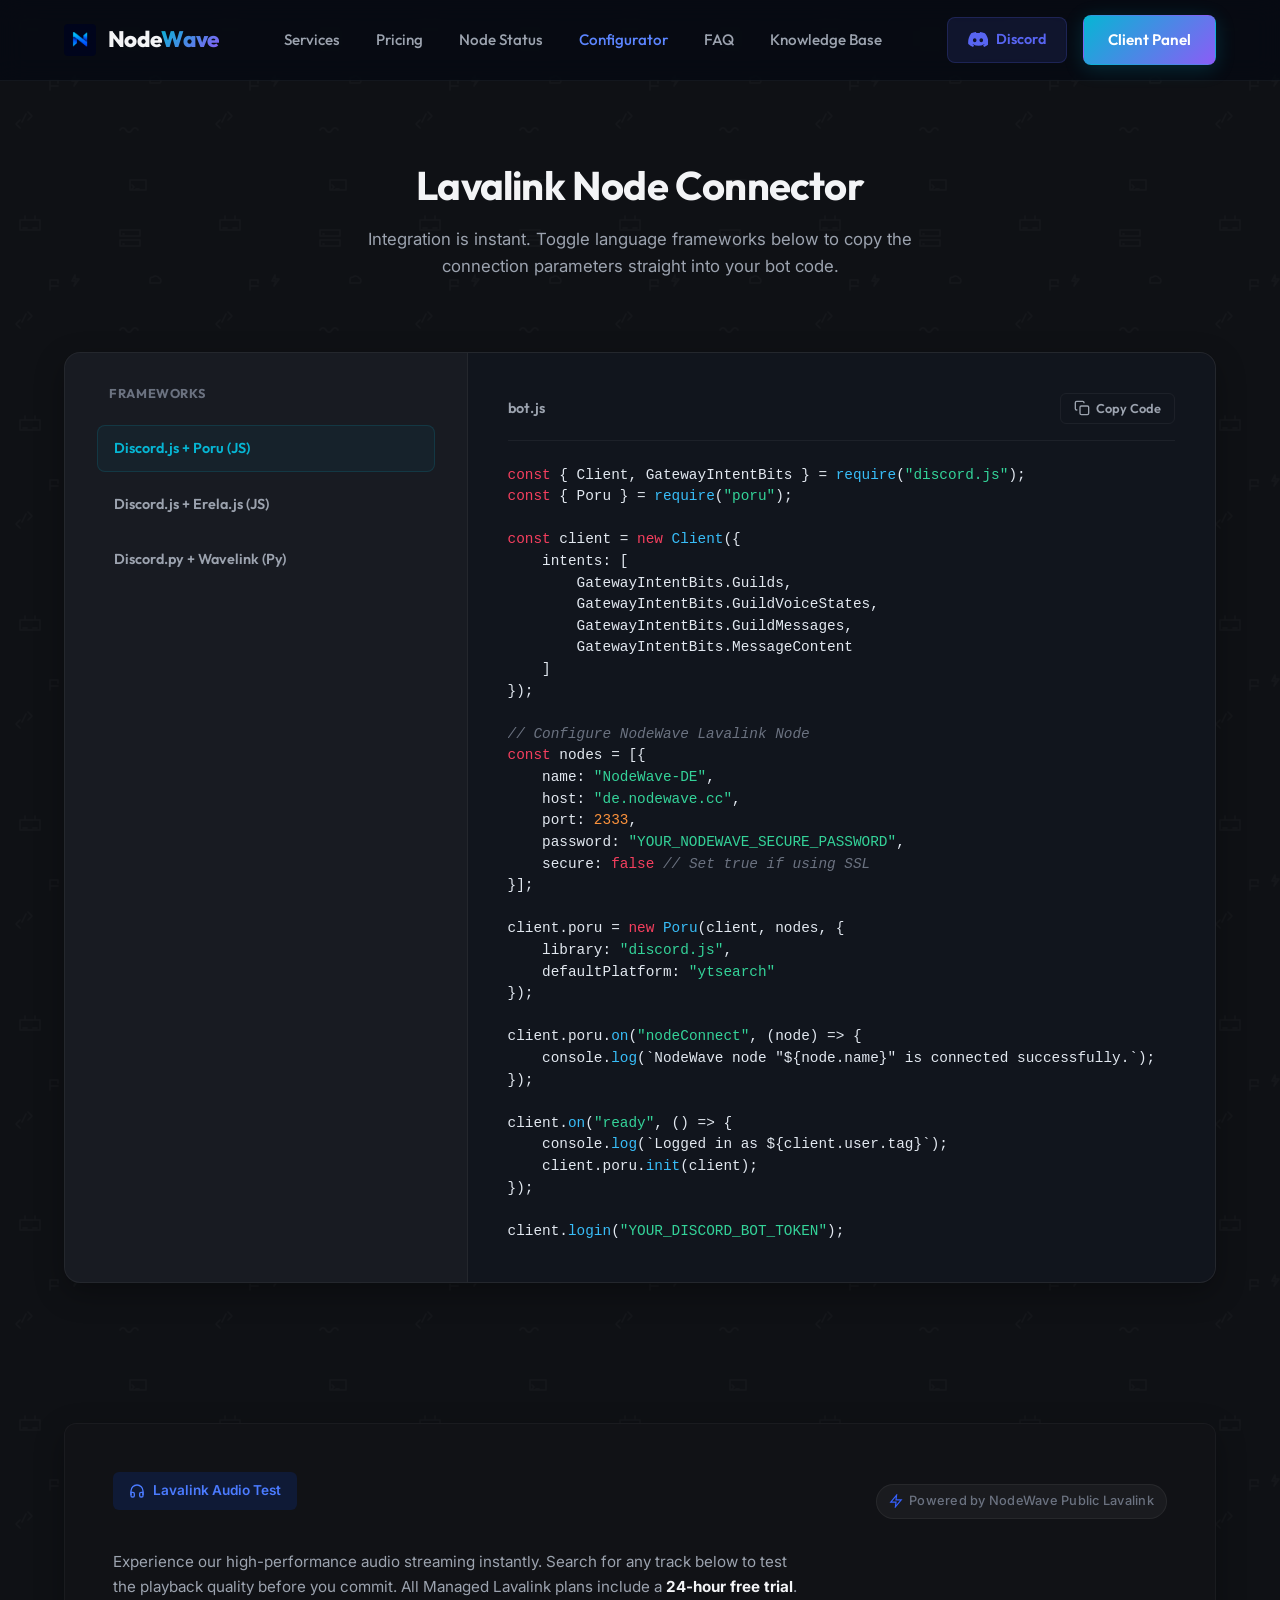
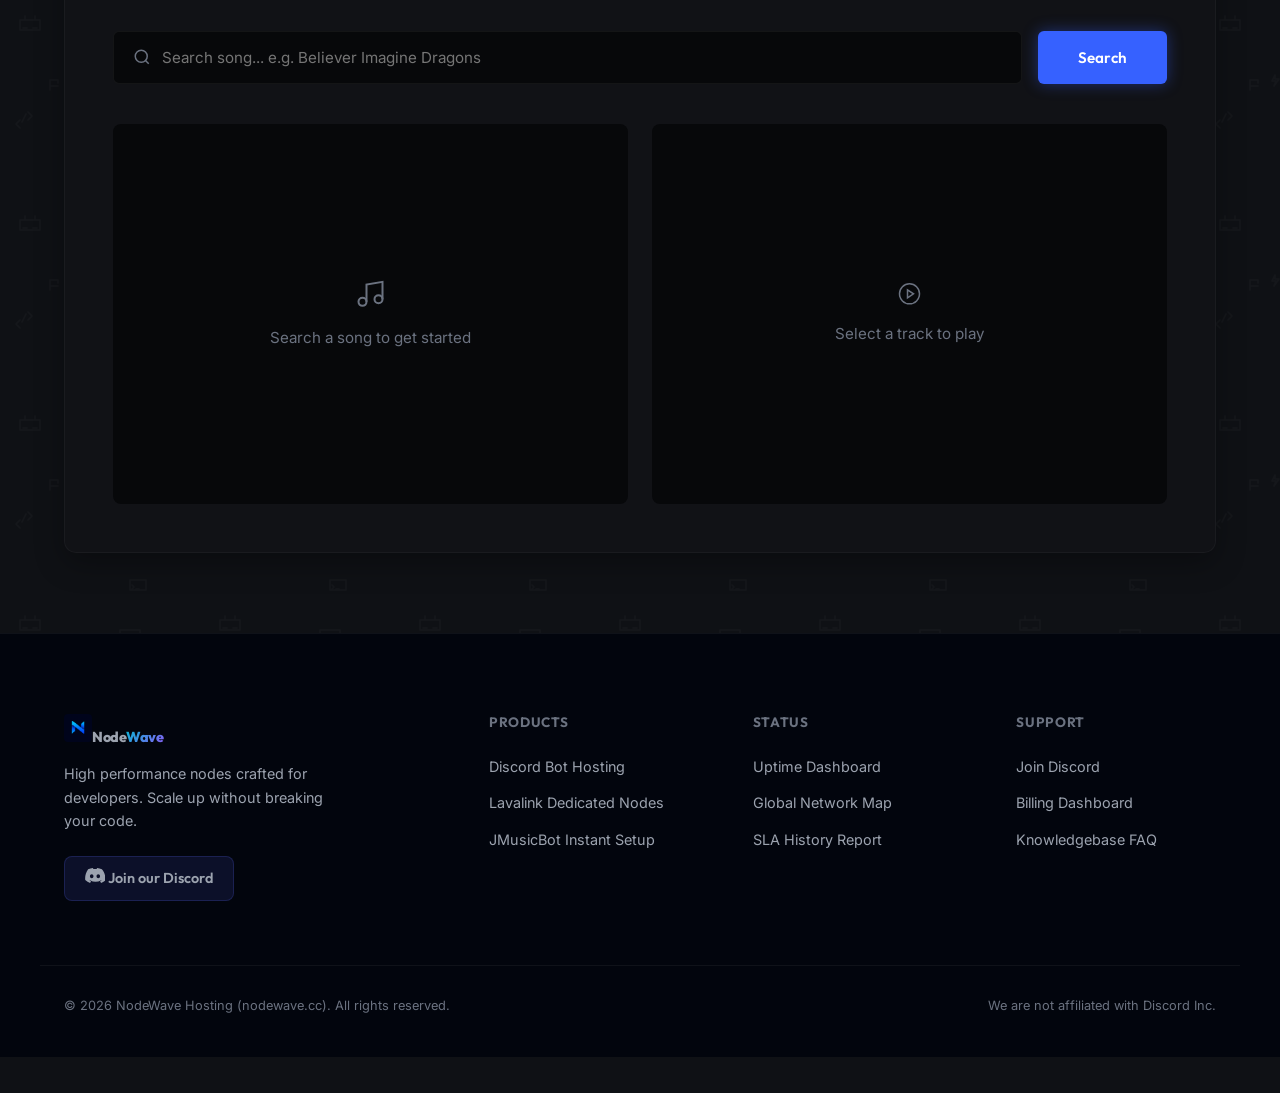
==== configurator/index.html @ 59fb309b "Convert NodeWave to multi-page layout with clean URLs and folder structure" ====
<!DOCTYPE html>
<html lang="en">
<head>
    <meta charset="UTF-8">
    <meta name="viewport" content="width=device-width, initial-scale=1.0">
    <title>Configurator | NodeWave – Discord Bot & Lavalink Hosting</title>
    <meta name="description" content="Generate instant configuration snippets for Discord.js, Erela.js, Poru, and Wavelink. Try the interactive Lavalink audio tester.">
    <link rel="preconnect" href="https://fonts.googleapis.com">
    <link rel="preconnect" href="https://fonts.gstatic.com" crossorigin>
    <link href="https://fonts.googleapis.com/css2?family=Inter:wght@300;400;500;600;700&family=Outfit:wght@400;500;600;700;800&display=swap" rel="stylesheet">
    <link rel="stylesheet" href="../style.css">
</head>
<body>
    <div class="glow-orb orb-1"></div>
    <div class="glow-orb orb-2"></div>
    <div class="glow-orb orb-3"></div>

    <header class="header">
        <div class="container nav-container">
            <a href="/" class="logo"><img src="../nodewavelogo.png" alt="NodeWave Logo" class="logo-img"><span>Node<span class="gradient-text">Wave</span></span></a>
            <nav class="nav-links">
                <a href="/services/" class="nav-link">Services</a>
                <a href="/pricing/" class="nav-link">Pricing</a>
                <a href="/status/" class="nav-link">Node Status</a>
                <a href="/configurator/" class="nav-link" style="color:#5c85ff">Configurator</a>
                <a href="/faq/" class="nav-link">FAQ</a>
                <a href="/knowledgebase/" class="nav-link">Knowledge Base</a>
            </nav>
            <div class="nav-actions">
                <a href="https://discord.gg/bothost" class="btn-discord-nav" target="_blank" rel="noopener">
                    <svg width="20" height="15" viewBox="0 0 127.14 96.36" fill="currentColor"><path d="M107.7,8.07A105.15,105.15,0,0,0,77.26,0a77.19,77.19,0,0,0-3.3,6.83A96.67,96.67,0,0,0,53.22,6.83,77.19,77.19,0,0,0,49.88,0,105.15,105.15,0,0,0,19.44,8.07C3.66,31.58-1.86,54.65,1,77.53A105.73,105.73,0,0,0,32,96.36a77.7,77.7,0,0,0,6.63-10.85,68.43,68.43,0,0,1-10.45-5c.88-.65,1.74-1.34,2.58-2a75.58,75.58,0,0,0,72.9,0c.84.71,1.7,1.4,2.58,2a68.32,68.32,0,0,1-10.45,5,78.37,78.37,0,0,0,6.63,10.85,105.5,105.5,0,0,0,31.1-18.77C129.76,48.45,123.75,25.66,107.7,8.07ZM42.45,65.69C36.18,65.69,31,60,31,53S36.18,40.36,42.45,40.36,53.83,46,53.83,53,48.72,65.69,42.45,65.69Zm42.24,0C78.41,65.69,73.24,60,73.24,53S78.41,40.36,84.69,40.36,96.07,46,96.07,53,91,65.69,84.69,65.69Z"/></svg>
                    <span>Discord</span>
                </a>
                <a href="https://discord.gg/bothost" class="btn btn-primary btn-nav-cta">Client Panel</a>
            </div>
            <button class="mobile-toggle" id="mobile-nav-toggle" aria-label="Toggle menu"><span></span><span></span><span></span></button>
        </div>
    </header>
    <div class="mobile-menu" id="mobile-menu-drawer">
        <a href="/services/" class="mobile-menu-link">Services</a>
        <a href="/pricing/" class="mobile-menu-link">Pricing</a>
        <a href="/status/" class="mobile-menu-link">Node Status</a>
        <a href="/configurator/" class="mobile-menu-link">Configurator</a>
        <a href="/faq/" class="mobile-menu-link">FAQ</a>
        <a href="/knowledgebase/" class="mobile-menu-link">Knowledge Base</a>
        <div class="mobile-menu-actions">
            <a href="https://discord.gg/bothost" class="btn-discord-nav" target="_blank" rel="noopener">Discord Support</a>
            <a href="https://discord.gg/bothost" class="btn btn-primary" style="text-align:center;display:block;margin-top:1rem;">Client Panel</a>
        </div>
    </div>

    <main>
        <!-- Interactive Code Configurator -->
        <section class="configurator-section" id="configurator" style="padding-top: 160px;">
            <div class="container">
                <div class="section-header">
                    <h1 class="section-title">Lavalink Node Connector</h1>
                    <p class="section-subtitle">Integration is instant. Toggle language frameworks below to copy the connection parameters straight into your bot code.</p>
                </div>

                <div class="configurator-wrapper glass-panel">
                    <div class="config-tabs-sidebar">
                        <h4>Frameworks</h4>
                        <button class="framework-btn active" data-lang="js-poru">
                            <span>Discord.js + Poru (JS)</span>
                        </button>
                        <button class="framework-btn" data-lang="js-erela">
                            <span>Discord.js + Erela.js (JS)</span>
                        </button>
                        <button class="framework-btn" data-lang="py-wavelink">
                            <span>Discord.py + Wavelink (Py)</span>
                        </button>
                    </div>

                    <div class="config-display-area">
                        <div class="code-header">
                            <span class="code-title" id="code-file-name">bot.js</span>
                            <button class="btn-copy-code" id="btn-copy-code">
                                <svg width="16" height="16" viewBox="0 0 24 24" fill="none" stroke="currentColor" stroke-width="2" id="copy-icon">
                                    <rect x="9" y="9" width="13" height="13" rx="2" ry="2"/>
                                    <path d="M5 15H4a2 2 0 0 1-2-2V4a2 2 0 0 1 2-2h9a2 2 0 0 1 2 2v1"/>
                                </svg>
                                <span id="copy-status-text">Copy Code</span>
                            </button>
                        </div>
                        <pre class="code-pre"><code id="code-block" class="language-javascript">// Connection code snippet will inject here</code></pre>
                    </div>
                </div>
            </div>
        </section>

        <!-- Lavalink Audio Test Section -->
        <section class="audio-test-section" id="audio-test" style="padding-top: 40px; padding-bottom: 80px;">
            <div class="container">
                <div class="audio-test-wrapper glass-panel">
                    <div class="audio-test-header">
                        <div class="audio-test-header-top">
                            <div class="test-badge">
                                <svg width="16" height="16" viewBox="0 0 24 24" fill="none" stroke="currentColor" stroke-width="2"><path d="M3 18v-6a9 9 0 0 1 18 0v6"></path><path d="M21 19a2 2 0 0 1-2 2h-1a2 2 0 0 1-2-2v-3a2 2 0 0 1 2-2h3zM3 19a2 2 0 0 0 2 2h1a2 2 0 0 0 2-2v-3a2 2 0 0 0-2-2H3z"></path></svg>
                                Lavalink Audio Test
                            </div>
                            <div class="powered-by-badge">
                                <svg width="14" height="14" viewBox="0 0 24 24" fill="none" stroke="currentColor" stroke-width="2"><polygon points="13 2 3 14 12 14 11 22 21 10 12 10 13 2"></polygon></svg>
                                Powered by NodeWave Public Lavalink
                            </div>
                        </div>
                        <p class="test-desc">Experience our high-performance audio streaming instantly. Search for any track below to test the playback quality before you commit. All Managed Lavalink plans include a <strong>24-hour free trial</strong>.</p>
                    </div>

                    <div class="test-search-row">
                        <div class="search-input-wrapper">
                            <svg width="18" height="18" viewBox="0 0 24 24" fill="none" stroke="currentColor" stroke-width="2"><circle cx="11" cy="11" r="8"></circle><line x1="21" y1="21" x2="16.65" y2="16.65"></line></svg>
                            <input type="text" id="audio-search-input" placeholder="Search song... e.g. Believer Imagine Dragons" autocomplete="off">
                        </div>
                        <button class="btn btn-primary btn-search-test" id="btn-audio-search">Search</button>
                    </div>

                    <div class="test-panels-grid">
                        <!-- Left Panel: Search Results -->
                        <div class="test-panel results-panel" id="audio-results-panel">
                            <div class="empty-state">
                                <svg width="32" height="32" viewBox="0 0 24 24" fill="none" stroke="currentColor" stroke-width="1.5"><path d="M9 18V5l12-2v13"></path><circle cx="6" cy="18" r="3"></circle><circle cx="18" cy="16" r="3"></circle></svg>
                                <p>Search a song to get started</p>
                            </div>
                        </div>

                        <!-- Right Panel: Player -->
                        <div class="test-panel player-panel" id="audio-player-panel">
                            <div class="empty-state">
                                <svg width="24" height="24" viewBox="0 0 24 24" fill="none" stroke="currentColor" stroke-width="1.5"><circle cx="12" cy="12" r="10"></circle><polygon points="10 8 16 12 10 16 10 8"></polygon></svg>
                                <p>Select a track to play</p>
                            </div>
                        </div>
                    </div>
                </div>
            </div>
        </section>
    </main>

    <footer class="footer-section">
        <div class="container footer-grid">
            <div class="footer-col brand-col">
                <a href="/" class="logo footer-logo"><img src="../nodewavelogo.png" alt="NodeWave Logo" class="logo-img" style="width:28px;height:28px;"><span>Node<span class="gradient-text">Wave</span></span></a>
                <p class="brand-moto">High performance nodes crafted for developers. Scale up without breaking your code.</p>
                <div class="social-row">
                    <a href="https://discord.gg/bothost" class="btn-discord-nav" target="_blank" rel="noopener">
                        <svg width="20" height="15" viewBox="0 0 127.14 96.36" fill="currentColor"><path d="M107.7,8.07A105.15,105.15,0,0,0,77.26,0a77.19,77.19,0,0,0-3.3,6.83A96.67,96.67,0,0,0,53.22,6.83,77.19,77.19,0,0,0,49.88,0,105.15,105.15,0,0,0,19.44,8.07C3.66,31.58-1.86,54.65,1,77.53A105.73,105.73,0,0,0,32,96.36a77.7,77.7,0,0,0,6.63-10.85,68.43,68.43,0,0,1-10.45-5c.88-.65,1.74-1.34,2.58-2a75.58,75.58,0,0,0,72.9,0c.84.71,1.7,1.4,2.58,2a68.32,68.32,0,0,1-10.45,5,78.37,78.37,0,0,0,6.63,10.85,105.5,105.5,0,0,0,31.1-18.77C129.76,48.45,123.75,25.66,107.7,8.07ZM42.45,65.69C36.18,65.69,31,60,31,53S36.18,40.36,42.45,40.36,53.83,46,53.83,53,48.72,65.69,42.45,65.69Zm42.24,0C78.41,65.69,73.24,60,73.24,53S78.41,40.36,84.69,40.36,96.07,46,96.07,53,91,65.69,84.69,65.69Z"/></svg>
                        <span>Join our Discord</span>
                    </a>
                </div>
            </div>
            <div class="footer-col"><h4>Products</h4><a href="/pricing/">Discord Bot Hosting</a><a href="/pricing/">Lavalink Dedicated Nodes</a><a href="/pricing/">JMusicBot Instant Setup</a></div>
            <div class="footer-col"><h4>Status</h4><a href="/status/">Uptime Dashboard</a><a href="/status/">Global Network Map</a><a href="/status/">SLA History Report</a></div>
            <div class="footer-col"><h4>Support</h4><a href="https://discord.gg/bothost">Join Discord</a><a href="https://discord.gg/bothost">Billing Dashboard</a><a href="/knowledgebase/">Knowledgebase FAQ</a></div>
        </div>
        <div class="footer-bottom container"><p>© 2026 NodeWave Hosting (nodewave.cc). All rights reserved.</p><p>We are not affiliated with Discord Inc.</p></div>
    </footer>
    <script src="../app.js"></script>
</body>
</html>
---- style.css ----
/* ==========================================================================
   NodeWave CSS Design System & Layout
   ========================================================================== */

/* 1. Global Reset & Variables */
:root {
    --bg-dark: #0f1115;
    --bg-surface: #181b22;
    --bg-surface-glass: #181b22;
    --border-color: rgba(255, 255, 255, 0.05);
    --border-color-glow: rgba(6, 182, 212, 0.15);
    
    --text-primary: #f3f4f6;
    --text-secondary: #9ca3af;
    --text-muted: #6b7280;

    --accent-cyan: #06b6d4;
    --accent-cyan-rgb: 6, 182, 212;
    --accent-purple: #8b5cf6;
    --accent-purple-rgb: 139, 92, 246;
    --accent-teal: #14b8a6;
    --accent-green: #10b981;

    --font-heading: 'Outfit', 'Inter', sans-serif;
    --font-body: 'Inter', sans-serif;

    --transition-fast: 0.2s ease;
    --transition-normal: 0.3s cubic-bezier(0.4, 0, 0.2, 1);
    
    --container-width: 1200px;
}

* {
    margin: 0;
    padding: 0;
    box-sizing: border-box;
}

html {
    scroll-behavior: smooth;
    background-color: var(--bg-dark);
    color: var(--text-primary);
    font-family: var(--font-body);
    font-size: 16px;
    -webkit-font-smoothing: antialiased;
}

body {
    overflow-x: hidden;
    position: relative;
    min-height: 100vh;
    line-height: 1.6;
    background-color: var(--bg-dark);
    background-image: url("data:image/svg+xml,%3Csvg%20width='200'%20height='200'%20viewBox='0%200%20200%20200'%20xmlns='http://www.w3.org/2000/svg'%3E%3Cg%20fill='none'%20stroke='rgba(255,255,255,0.025)'%20stroke-width='1.5'%20stroke-linecap='round'%20stroke-linejoin='round'%3E%3Cpath%20d='M20%2020h20v10H20zm5-4v4m10-4v4m-12%208h4m6%200h4'/%3E%3Cpath%20d='M120%2030h20v6h-20zm0%2010h20v6h-20zm3-6h1m-1%2010h1'/%3E%3Cpath%20d='M20%20120l-4%204%204%204m8-8l4-4-4-4m-2%202l-4%208'/%3E%3Cpath%20d='M120%20130c2-3%204-3%206%200s4%203%206%200%204-3%206%200'/%3E%3Cpath%20d='M75%2075l-3%206h4l-2%205%205-7h-4zm75%205a3%203%200%200%201%203-3%204%204%200%200%201%206%201%203%203%200%200%201%201%205h-10zm-100%2010v-10h8v3m-8%203h8'/%3E%3Cpath%20d='M130%20180h16v10h-16zm2%205l2%202-2%202m4%200h3'/%3E%3C/g%3E%3C/svg%3E");
    background-repeat: repeat;
}

/* 2. Layout & Container */
.container {
    width: 100%;
    max-width: var(--container-width);
    margin: 0 auto;
    padding: 0 1.5rem;
}

/* Background Glow Orbs */
.glow-orb {
    display: none;
}

/* Custom Scrollbar */
::-webkit-scrollbar {
    width: 10px;
}
::-webkit-scrollbar-track {
    background: var(--bg-dark);
}
::-webkit-scrollbar-thumb {
    background: #1f2937;
    border-radius: 5px;
    border: 2px solid var(--bg-dark);
}
::-webkit-scrollbar-thumb:hover {
    background: #374151;
}

/* 3. Typography Helpers */
h1, h2, h3, h4 {
    font-family: var(--font-heading);
    font-weight: 700;
    letter-spacing: -0.02em;
    line-height: 1.25;
}

.gradient-text {
    background: linear-gradient(135deg, var(--accent-cyan) 0%, var(--accent-purple) 100%);
    -webkit-background-clip: text;
    -webkit-text-fill-color: transparent;
    background-clip: text;
}

/* 4. Common Components (Buttons, Panels) */
.btn {
    display: inline-flex;
    align-items: center;
    justify-content: center;
    gap: 0.5rem;
    font-family: var(--font-heading);
    font-weight: 600;
    padding: 0.75rem 1.5rem;
    border-radius: 8px;
    cursor: pointer;
    transition: var(--transition-normal);
    text-decoration: none;
    font-size: 0.95rem;
    border: 1px solid transparent;
}

.btn-primary {
    background: linear-gradient(135deg, var(--accent-cyan) 0%, var(--accent-purple) 100%);
    color: #fff;
    box-shadow: 0 4px 20px rgba(6, 182, 212, 0.2);
}
.btn-primary:hover {
    transform: translateY(-2px);
    box-shadow: 0 6px 24px rgba(6, 182, 212, 0.4);
}
.btn-primary:active {
    transform: translateY(0);
}

.btn-secondary {
    background: rgba(255, 255, 255, 0.04);
    color: var(--text-primary);
    border-color: var(--border-color);
}
.btn-secondary:hover {
    background: rgba(255, 255, 255, 0.08);
    border-color: rgba(255, 255, 255, 0.15);
    transform: translateY(-2px);
}

.btn-large {
    padding: 1rem 2rem;
    font-size: 1.05rem;
}

.btn-full {
    width: 100%;
}

.btn-discord-nav {
    display: inline-flex;
    align-items: center;
    gap: 0.5rem;
    padding: 0.65rem 1.25rem;
    border-radius: 8px;
    background: rgba(88, 101, 242, 0.12);
    color: #5865F2;
    border: 1px solid rgba(88, 101, 242, 0.2);
    font-family: var(--font-heading);
    font-weight: 600;
    text-decoration: none;
    font-size: 0.9rem;
    transition: var(--transition-normal);
}
.btn-discord-nav:hover {
    background: #5865F2;
    color: #fff;
    transform: translateY(-2px);
}

.glass-panel {
    background: var(--bg-surface-glass);
    backdrop-filter: blur(12px);
    -webkit-backdrop-filter: blur(12px);
    border: 1px solid var(--border-color);
    border-radius: 16px;
    box-shadow: 0 10px 30px rgba(0, 0, 0, 0.3);
}

/* Animations */
@keyframes ping {
    75%, 100% {
        transform: scale(2);
        opacity: 0;
    }
}
.animate-ping {
    animation: ping 1.5s cubic-bezier(0, 0, 0.2, 1) infinite;
}

@keyframes pulse {
    0%, 100% {
        opacity: 1;
    }
    50% {
        opacity: .4;
    }
}
.animate-pulse {
    animation: pulse 2s cubic-bezier(0.4, 0, 0.6, 1) infinite;
}

/* 5. Header / Navigation */
.header {
    position: fixed;
    top: 0;
    left: 0;
    right: 0;
    z-index: 100;
    background: rgba(3, 7, 18, 0.6);
    backdrop-filter: blur(12px);
    -webkit-backdrop-filter: blur(12px);
    border-bottom: 1px solid var(--border-color);
    transition: var(--transition-fast);
}

.nav-container {
    display: flex;
    align-items: center;
    justify-content: space-between;
    height: 80px;
}

.logo {
    display: flex;
    align-items: center;
    gap: 0.75rem;
    font-family: var(--font-heading);
    font-weight: 800;
    font-size: 1.4rem;
    color: var(--text-primary);
    text-decoration: none;
    letter-spacing: -0.03em;
}
.logo-img {
    width: 32px;
    height: 32px;
    object-fit: contain;
    border-radius: 4px;
}

.nav-links {
    display: flex;
    align-items: center;
    gap: 2.25rem;
}

.nav-link {
    font-family: var(--font-heading);
    font-weight: 500;
    font-size: 0.95rem;
    color: var(--text-secondary);
    text-decoration: none;
    position: relative;
    padding: 0.5rem 0;
    transition: var(--transition-fast);
}
.nav-link:hover {
    color: var(--text-primary);
}
.nav-link::after {
    content: '';
    position: absolute;
    bottom: 0;
    left: 0;
    width: 100%;
    height: 2px;
    background: linear-gradient(90deg, var(--accent-cyan), var(--accent-purple));
    transform: scaleX(0);
    transform-origin: right;
    transition: transform 0.3s ease;
}
.nav-link:hover::after {
    transform: scaleX(1);
    transform-origin: left;
}

.nav-actions {
    display: flex;
    align-items: center;
    gap: 1rem;
}

.mobile-toggle {
    display: none;
    flex-direction: column;
    gap: 6px;
    border: none;
    background: transparent;
    cursor: pointer;
    padding: 0.25rem;
}
.mobile-toggle span {
    display: block;
    width: 24px;
    height: 2px;
    background-color: var(--text-primary);
    transition: var(--transition-fast);
}

/* Mobile menu drawer */
.mobile-menu {
    display: flex;
    position: fixed;
    top: 72px;
    left: 0;
    right: 0;
    background: #0d0f14;
    border-bottom: 1px solid rgba(255,255,255,0.06);
    padding: 2rem 1.5rem;
    z-index: 90;
    flex-direction: column;
    gap: 1.25rem;
    transform: translateY(-110%);
    opacity: 0;
    visibility: hidden;
    transition: transform 0.35s cubic-bezier(0.4,0,0.2,1), opacity 0.3s ease, visibility 0.3s ease;
    box-shadow: 0 10px 40px rgba(0,0,0,0.5);
}
.mobile-menu.active {
    transform: translateY(0);
    opacity: 1;
    visibility: visible;
}
.mobile-menu-link {
    font-family: var(--font-heading);
    font-size: 1.2rem;
    font-weight: 600;
    color: var(--text-secondary);
    text-decoration: none;
    padding-bottom: 0.5rem;
    border-bottom: 1px solid rgba(255,255,255,0.03);
}
.mobile-menu-link:hover {
    color: var(--text-primary);
}

/* 6. Hero Section */
.hero-section {
    padding: 180px 0 100px;
    position: relative;
    overflow: hidden;
}

.hero-video-bg {
    position: absolute;
    top: 0;
    left: 0;
    width: 100%;
    height: 100%;
    overflow: hidden;
    z-index: 0;
    pointer-events: none;
}

.hero-video-bg video {
    width: 100%;
    height: 100%;
    object-fit: cover;
    opacity: 0.15; /* Sleek and subtle visibility */
}

.hero-video-bg::after {
    content: '';
    position: absolute;
    top: 0;
    left: 0;
    width: 100%;
    height: 100%;
    background: linear-gradient(180deg, rgba(15, 17, 21, 0.4) 0%, var(--bg-dark) 100%);
    z-index: 1;
}

.hero-container {
    display: grid;
    grid-template-columns: 1.1fr 0.9fr;
    align-items: center;
    gap: 4rem;
    position: relative;
    z-index: 2;
}

.badge-new-release {
    display: inline-flex;
    align-items: center;
    gap: 0.65rem;
    background: rgba(6, 182, 212, 0.08);
    border: 1px solid var(--border-color-glow);
    padding: 0.5rem 1rem;
    border-radius: 9999px;
    font-size: 0.85rem;
    font-weight: 600;
    color: var(--accent-cyan);
    margin-bottom: 1.5rem;
    font-family: var(--font-heading);
}
.badge-dot {
    width: 8px;
    height: 8px;
    background-color: var(--accent-cyan);
    border-radius: 50%;
}

.hero-title {
    font-size: 3.5rem;
    line-height: 1.15;
    margin-bottom: 1.5rem;
}

.hero-subtitle {
    font-size: 1.15rem;
    color: var(--text-secondary);
    margin-bottom: 2.5rem;
    max-width: 520px;
}

.hero-actions {
    display: flex;
    align-items: center;
    gap: 1.25rem;
    margin-bottom: 3.5rem;
}

.green-indicator {
    width: 10px;
    height: 10px;
    background-color: var(--accent-green);
    border-radius: 50%;
    box-shadow: 0 0 8px var(--accent-green);
}

.hero-stats {
    display: flex;
    gap: 3rem;
    border-top: 1px solid var(--border-color);
    padding-top: 2rem;
}
.hero-stat-item h3 {
    font-size: 1.8rem;
    color: var(--text-primary);
}
.hero-stat-item p {
    font-size: 0.85rem;
    color: var(--text-muted);
    text-transform: uppercase;
    letter-spacing: 0.05em;
    margin-top: 0.25rem;
}

/* Hero Visual Graphics */
.hero-visual {
    position: relative;
    display: flex;
    justify-content: center;
    align-items: center;
}

.visual-card-wrapper {
    position: relative;
    width: 100%;
    max-width: 440px;
    height: 380px;
}

.floating-card {
    position: absolute;
    background: rgba(15, 23, 42, 0.45);
    backdrop-filter: blur(16px);
    -webkit-backdrop-filter: blur(16px);
    border: 1px solid rgba(255, 255, 255, 0.07);
    border-radius: 16px;
    padding: 1.5rem;
    box-shadow: 0 20px 40px rgba(0,0,0,0.5);
    transition: transform 0.5s ease;
}

/* Lavalink Status Card */
.node-card {
    top: 10%;
    left: 0;
    width: 340px;
    z-index: 2;
    border-top: 2px solid var(--accent-purple);
}
.card-header-status {
    display: flex;
    justify-content: space-between;
    align-items: center;
    margin-bottom: 1.5rem;
}
.status-badge {
    font-size: 0.75rem;
    font-weight: 700;
    padding: 0.25rem 0.6rem;
    border-radius: 4px;
}
.status-badge.live {
    background: rgba(139, 92, 246, 0.15);
    color: #c084fc;
}
.latency-pill {
    font-size: 0.75rem;
    font-weight: 600;
    background: rgba(6, 182, 212, 0.1);
    color: var(--accent-cyan);
    padding: 0.25rem 0.5rem;
    border-radius: 99px;
}

/* Wave Bar Animations */
.audio-waves {
    display: flex;
    align-items: flex-end;
    gap: 6px;
    height: 60px;
    margin-bottom: 1.5rem;
}
.wave-bar {
    flex: 1;
    background: linear-gradient(0deg, var(--accent-cyan), var(--accent-purple));
    border-radius: 3px;
    height: 10%;
    animation: wave-motion 1.2s ease-in-out infinite alternate;
}
.wave-bar.bar-1 { animation-delay: 0.1s; }
.wave-bar.bar-2 { animation-delay: 0.4s; }
.wave-bar.bar-3 { animation-delay: 0.2s; }
.wave-bar.bar-4 { animation-delay: 0.6s; }
.wave-bar.bar-5 { animation-delay: 0.3s; }
.wave-bar.bar-6 { animation-delay: 0.5s; }
.wave-bar.bar-7 { animation-delay: 0.15s; }
.wave-bar.bar-8 { animation-delay: 0.45s; }

@keyframes wave-motion {
    0% { height: 15%; }
    100% { height: 95%; }
}

.node-meta {
    display: flex;
    flex-direction: column;
    gap: 0.25rem;
}
.node-title {
    font-size: 0.85rem;
    font-weight: 600;
    color: var(--text-primary);
}
.node-track-name {
    font-size: 0.75rem;
    color: var(--text-secondary);
}

/* Bot Spec Card */
.bot-card {
    bottom: 5%;
    right: 0;
    width: 280px;
    z-index: 3;
    border-top: 2px solid var(--accent-cyan);
}
.bot-header {
    display: flex;
    align-items: center;
    gap: 1rem;
    margin-bottom: 1.25rem;
}
.bot-avatar-mock {
    width: 42px;
    height: 42px;
    background: linear-gradient(135deg, #1e293b, #0f172a);
    border-radius: 50%;
    position: relative;
    border: 1px solid var(--border-color);
}
.avatar-eye {
    position: absolute;
    top: 18px;
    width: 5px;
    height: 5px;
    background-color: var(--accent-cyan);
    border-radius: 50%;
}
.avatar-eye.left { left: 13px; }
.avatar-eye.right { right: 13px; }
.online-indicator {
    position: absolute;
    bottom: 0;
    right: 0;
    width: 12px;
    height: 12px;
    background-color: var(--accent-green);
    border-radius: 50%;
    border: 2px solid #0f172a;
}
.bot-details h4 {
    font-size: 0.95rem;
    font-weight: 700;
}
.bot-details p {
    font-size: 0.75rem;
    color: var(--text-muted);
}
.bot-spec-grid {
    display: grid;
    grid-template-columns: 1fr 1fr;
    gap: 1rem;
    border-top: 1px solid var(--border-color);
    padding-top: 1rem;
}
.spec-item {
    display: flex;
    flex-direction: column;
}
.spec-item span {
    font-size: 0.75rem;
    color: var(--text-muted);
}
.spec-item strong {
    font-size: 0.9rem;
    color: var(--text-primary);
    margin-top: 0.15rem;
}

/* Hover rotation effects */
.visual-card-wrapper:hover .node-card {
    transform: translateY(-5px) rotate(-1deg);
}
.visual-card-wrapper:hover .bot-card {
    transform: translateY(-8px) rotate(1deg);
}

.mesh-grid-bg {
    display: none;
}

/* 7. Services Section */
.services-section {
    padding: 100px 0;
    position: relative;
}

.section-header {
    text-align: center;
    max-width: 600px;
    margin: 0 auto 4.5rem;
}
.section-title {
    font-size: 2.5rem;
    margin-bottom: 1rem;
}
.section-subtitle {
    color: var(--text-secondary);
    font-size: 1.05rem;
}

.services-grid {
    display: grid;
    grid-template-columns: 1fr 1fr;
    gap: 2.5rem;
}

.service-card {
    background: var(--bg-surface);
    border: 1px solid var(--border-color);
    border-radius: 20px;
    padding: 3rem;
    transition: var(--transition-normal);
    position: relative;
    overflow: hidden;
}
.service-card:hover {
    transform: translateY(-6px);
    border-color: rgba(255,255,255,0.15);
    box-shadow: 0 20px 40px rgba(0,0,0,0.3);
}

/* Hover light effect at top of cards */
.service-card::before {
    content: '';
    position: absolute;
    top: 0;
    left: 0;
    width: 100%;
    height: 4px;
    opacity: 0;
    transition: var(--transition-normal);
}
.service-card#card-bot-hosting:hover::before {
    background: var(--accent-cyan);
    opacity: 1;
}
.service-card#card-lavalink-hosting:hover::before {
    background: var(--accent-purple);
    opacity: 1;
}

.service-icon-box {
    display: inline-flex;
    align-items: center;
    justify-content: center;
    width: 54px;
    height: 54px;
    border-radius: 12px;
    margin-bottom: 2rem;
}
.service-icon-box.cyan-glow {
    background: rgba(6, 182, 212, 0.08);
    color: var(--accent-cyan);
    border: 1px solid rgba(6, 182, 212, 0.2);
}
.service-icon-box.purple-glow {
    background: rgba(139, 92, 246, 0.08);
    color: var(--accent-purple);
    border: 1px solid rgba(139, 92, 246, 0.2);
}

.service-card h3 {
    font-size: 1.6rem;
    margin-bottom: 1rem;
}
.service-desc {
    color: var(--text-secondary);
    margin-bottom: 2rem;
    font-size: 1rem;
}

.service-list {
    list-style: none;
    display: flex;
    flex-direction: column;
    gap: 1rem;
}
.service-list li {
    display: flex;
    align-items: center;
    gap: 0.75rem;
    font-size: 0.95rem;
}
.list-check {
    width: 18px;
    height: 18px;
    color: var(--accent-teal);
    flex-shrink: 0;
}

/* 8. Pricing Section & Interactive Calculator */
.pricing-section {
    padding: 100px 0;
    background: linear-gradient(180deg, transparent, rgba(6, 182, 212, 0.02) 50%, transparent 100%);
}

.pricing-wrapper {
    max-width: 1000px;
    margin: 0 auto;
}

.pricing-tabs {
    display: flex;
    justify-content: center;
    gap: 1rem;
    margin-bottom: 3rem;
}

.tab-btn {
    display: flex;
    align-items: center;
    gap: 0.65rem;
    background: rgba(255,255,255,0.03);
    border: 1px solid var(--border-color);
    padding: 0.85rem 1.75rem;
    border-radius: 12px;
    color: var(--text-secondary);
    font-family: var(--font-heading);
    font-weight: 600;
    cursor: pointer;
    font-size: 0.95rem;
    transition: var(--transition-normal);
}
.tab-btn:hover {
    color: var(--text-primary);
    background: rgba(255,255,255,0.06);
}
.tab-btn.active {
    background: var(--bg-surface);
    color: var(--accent-cyan);
    border-color: var(--accent-cyan);
    box-shadow: 0 0 15px rgba(6, 182, 212, 0.15);
}

.pricing-card-main {
    display: grid;
    grid-template-columns: 1.3fr 0.7fr;
    overflow: hidden;
}

.pricing-calc-info {
    padding: 3.5rem;
}

.calc-label-row {
    display: flex;
    justify-content: space-between;
    align-items: center;
    margin-bottom: 2.5rem;
}
.calc-header-tag {
    font-family: var(--font-heading);
    font-weight: 700;
    font-size: 1.3rem;
    color: var(--text-primary);
}
.calc-featured-badge {
    font-size: 0.75rem;
    font-weight: 600;
    background: rgba(20, 184, 166, 0.08);
    color: var(--accent-teal);
    border: 1px solid rgba(20, 184, 166, 0.25);
    padding: 0.35rem 0.75rem;
    border-radius: 99px;
}

/* Slider Controls */
.slider-container {
    margin-bottom: 3rem;
}
.slider-label-row {
    display: flex;
    justify-content: space-between;
    align-items: center;
    margin-bottom: 1.25rem;
}
.slider-label-row label {
    font-size: 0.95rem;
    color: var(--text-secondary);
    font-weight: 500;
}
.resource-display {
    font-family: var(--font-heading);
    font-weight: 700;
    font-size: 1.4rem;
    color: var(--accent-cyan);
}

.range-slider {
    -webkit-appearance: none;
    appearance: none;
    width: 100%;
    height: 6px;
    border-radius: 3px;
    background: #1f2937;
    outline: none;
    margin-bottom: 0.75rem;
}
.range-slider::-webkit-slider-thumb {
    -webkit-appearance: none;
    appearance: none;
    width: 20px;
    height: 20px;
    border-radius: 50%;
    background: var(--accent-cyan);
    cursor: pointer;
    box-shadow: 0 0 10px rgba(6, 182, 212, 0.8);
    transition: var(--transition-fast);
}
.range-slider::-webkit-slider-thumb:hover {
    transform: scale(1.15);
}
.range-slider::-moz-range-thumb {
    width: 20px;
    height: 20px;
    border-radius: 50%;
    background: var(--accent-cyan);
    cursor: pointer;
    box-shadow: 0 0 10px rgba(6, 182, 212, 0.8);
    transition: var(--transition-fast);
    border: none;
}
.range-slider::-moz-range-thumb:hover {
    transform: scale(1.15);
}

.slider-ticks {
    display: flex;
    justify-content: space-between;
    font-size: 0.75rem;
    color: var(--text-muted);
    padding: 0 0.25rem;
}

/* Specs Info Grid */
.hardware-grid {
    display: grid;
    grid-template-columns: 1fr 1fr;
    gap: 1.5rem;
    border-top: 1px solid var(--border-color);
    padding-top: 2.5rem;
}
.hw-spec-card {
    background: rgba(255, 255, 255, 0.02);
    border: 1px solid var(--border-color);
    border-radius: 12px;
    padding: 1.25rem;
    display: flex;
    flex-direction: column;
}
.hw-title {
    font-size: 0.7rem;
    color: var(--text-muted);
    letter-spacing: 0.05em;
    text-transform: uppercase;
}
.hw-value {
    font-size: 1rem;
    font-weight: 600;
    color: var(--text-primary);
    margin-top: 0.25rem;
}

/* Checkout Sidebar Panel */
.pricing-checkout-card {
    background: rgba(255,255,255,0.015);
    border-left: 1px solid var(--border-color);
    padding: 3.5rem;
    display: flex;
    flex-direction: column;
    justify-content: center;
}
.price-subtitle {
    font-size: 0.75rem;
    color: var(--text-muted);
    letter-spacing: 0.1em;
    font-weight: 600;
}
.price-amount-wrapper {
    display: flex;
    align-items: baseline;
    margin: 0.75rem 0 2rem;
}
.price-amount-wrapper .currency {
    font-size: 1.8rem;
    font-family: var(--font-heading);
    font-weight: 600;
    color: var(--text-primary);
}
.price-amount-wrapper .price-val {
    font-size: 3.8rem;
    font-family: var(--font-heading);
    font-weight: 800;
    color: var(--text-primary);
    line-height: 1;
}
.price-amount-wrapper .period {
    color: var(--text-muted);
    margin-left: 0.25rem;
    font-size: 1rem;
}

.checkout-checks {
    list-style: none;
    display: flex;
    flex-direction: column;
    gap: 1rem;
    margin-bottom: 2.5rem;
}
.checkout-checks li {
    display: flex;
    align-items: flex-start;
    gap: 0.75rem;
    font-size: 0.85rem;
    color: var(--text-secondary);
}
.checkout-checks svg {
    width: 16px;
    height: 16px;
    color: var(--accent-teal);
    margin-top: 0.1rem;
    flex-shrink: 0;
}

/* 9. Live Status Dashboard Section */
.status-section {
    padding: 100px 0;
}

.status-dashboard-grid {
    display: grid;
    grid-template-columns: 1.15fr 0.85fr;
    gap: 2.5rem;
}

.fleet-metrics-panel {
    padding: 3rem;
}
.fleet-metrics-panel h3, .ping-tester-panel h3 {
    font-size: 1.5rem;
    margin-bottom: 1.5rem;
}

.fleet-grid {
    display: grid;
    grid-template-columns: 1fr 1fr;
    gap: 1.5rem;
    margin-bottom: 2.5rem;
}
.metric-box {
    background: rgba(255,255,255,0.02);
    border: 1px solid var(--border-color);
    border-radius: 12px;
    padding: 1.5rem;
    display: flex;
    flex-direction: column;
    position: relative;
}
.metric-box span {
    font-size: 0.8rem;
    color: var(--text-secondary);
}
.metric-box strong {
    font-size: 1.4rem;
    color: var(--text-primary);
    margin: 0.5rem 0;
    font-family: var(--font-heading);
}

.badge-status {
    position: absolute;
    top: 1.5rem;
    right: 1.5rem;
    font-size: 0.65rem;
    font-weight: 700;
    padding: 0.15rem 0.5rem;
    border-radius: 4px;
}
.badge-status.green { background: rgba(16, 185, 129, 0.1); color: var(--accent-green); }
.badge-status.teal { background: rgba(20, 184, 166, 0.1); color: var(--accent-teal); }
.badge-status.blue { background: rgba(59, 130, 246, 0.1); color: #60a5fa; }
.badge-status.purple { background: rgba(139, 92, 246, 0.1); color: #a78bfa; }

/* Network usage progress bar styling */
.visual-usage-tracker {
    background: rgba(255, 255, 255, 0.01);
    border: 1px solid var(--border-color);
    border-radius: 12px;
    padding: 1.5rem;
}
.tracker-header {
    display: flex;
    justify-content: space-between;
    font-size: 0.85rem;
    color: var(--text-secondary);
    margin-bottom: 0.75rem;
}
.tracker-percent {
    font-weight: 600;
    color: var(--accent-cyan);
}
.tracker-bar-container {
    height: 8px;
    background: #1f2937;
    border-radius: 99px;
    overflow: hidden;
}
.tracker-bar-fill {
    height: 100%;
    background: linear-gradient(90deg, var(--accent-cyan), var(--accent-purple));
    border-radius: 99px;
    transition: width 1s ease-in-out;
}

/* Latency Checker styling */
.ping-tester-panel {
    padding: 3rem;
    display: flex;
    flex-direction: column;
}
.ping-intro-text {
    font-size: 0.9rem;
    color: var(--text-secondary);
    margin-bottom: 2rem;
}
.ping-locations-list {
    display: flex;
    flex-direction: column;
    gap: 1.25rem;
    margin-bottom: auto;
}
.ping-location-item {
    display: flex;
    justify-content: space-between;
    align-items: center;
    background: rgba(255, 255, 255, 0.02);
    border: 1px solid var(--border-color);
    padding: 1rem 1.25rem;
    border-radius: 8px;
    font-size: 0.95rem;
}
.ping-location-item .loc-name {
    display: flex;
    align-items: center;
    gap: 0.75rem;
}
.ping-result {
    font-family: var(--font-heading);
    font-weight: 700;
    color: var(--accent-cyan);
    transition: var(--transition-fast);
}
.ping-result.loading {
    color: var(--text-muted);
}
.ping-result.fast {
    color: var(--accent-green);
}

.btn-glow-cyan:hover {
    box-shadow: 0 0 15px var(--accent-cyan);
}

/* 10. Code Configurator Section */
.configurator-section {
    padding: 100px 0;
}

.configurator-wrapper {
    display: grid;
    grid-template-columns: 0.7fr 1.3fr;
    overflow: hidden;
    min-height: 340px;
}

.config-tabs-sidebar {
    border-right: 1px solid var(--border-color);
    padding: 2rem;
    display: flex;
    flex-direction: column;
    gap: 0.5rem;
}
.config-tabs-sidebar h4 {
    font-size: 0.8rem;
    color: var(--text-muted);
    text-transform: uppercase;
    letter-spacing: 0.05em;
    margin-bottom: 1rem;
    padding-left: 0.75rem;
}

.framework-btn {
    text-align: left;
    background: transparent;
    border: 1px solid transparent;
    padding: 0.85rem 1rem;
    border-radius: 8px;
    color: var(--text-secondary);
    font-family: var(--font-heading);
    font-weight: 600;
    font-size: 0.9rem;
    cursor: pointer;
    transition: var(--transition-fast);
}
.framework-btn:hover {
    color: var(--text-primary);
    background: rgba(255,255,255,0.02);
}
.framework-btn.active {
    color: var(--accent-cyan);
    background: rgba(6, 182, 212, 0.05);
    border-color: rgba(6, 182, 212, 0.15);
}

.config-display-area {
    padding: 2.5rem;
    background: rgba(3, 7, 18, 0.3);
    display: flex;
    flex-direction: column;
}

.code-header {
    display: flex;
    justify-content: space-between;
    align-items: center;
    border-bottom: 1px solid var(--border-color);
    padding-bottom: 1rem;
    margin-bottom: 1.5rem;
}
.code-title {
    font-family: var(--font-heading);
    font-weight: 600;
    font-size: 0.9rem;
    color: var(--text-secondary);
}

.btn-copy-code {
    background: transparent;
    border: 1px solid var(--border-color);
    border-radius: 6px;
    padding: 0.4rem 0.8rem;
    color: var(--text-secondary);
    cursor: pointer;
    font-family: var(--font-heading);
    font-weight: 600;
    font-size: 0.8rem;
    display: flex;
    align-items: center;
    gap: 0.4rem;
    transition: var(--transition-fast);
}
.btn-copy-code:hover {
    color: var(--text-primary);
    background: rgba(255,255,255,0.04);
}

.code-pre {
    margin: 0;
    overflow-x: auto;
    font-family: 'Courier New', Courier, monospace;
    font-size: 0.9rem;
    line-height: 1.5;
}
#code-block {
    color: #e2e8f0;
}

/* Simulated Syntax Highlighting Colors */
.syntax-keyword { color: #f43f5e; }
.syntax-string { color: #34d399; }
.syntax-number { color: #fb923c; }
.syntax-comment { color: #6b7280; font-style: italic; }
.syntax-func { color: #38bdf8; }

/* 11. FAQ Accordion Section */
.faq-section {
    padding: 100px 0;
}

.faq-accordion-wrapper {
    max-width: 800px;
    margin: 0 auto;
    display: flex;
    flex-direction: column;
    gap: 1.25rem;
}

.faq-item {
    background: var(--bg-surface);
    border: 1px solid var(--border-color);
    border-radius: 12px;
    overflow: hidden;
    transition: var(--transition-normal);
}
.faq-item:hover {
    border-color: rgba(255, 255, 255, 0.15);
}

.faq-question-btn {
    width: 100%;
    display: flex;
    justify-content: space-between;
    align-items: center;
    background: transparent;
    border: none;
    padding: 1.5rem;
    color: var(--text-primary);
    font-family: var(--font-heading);
    font-weight: 600;
    font-size: 1.1rem;
    text-align: left;
    cursor: pointer;
}

.faq-icon-arrow {
    display: inline-flex;
    align-items: center;
    justify-content: center;
    width: 28px;
    height: 28px;
    border-radius: 50%;
    background: rgba(255, 255, 255, 0.03);
    font-size: 1.2rem;
    color: var(--text-secondary);
    transition: var(--transition-normal);
}

/* Accordion Open State */
.faq-item.active {
    border-color: rgba(6, 182, 212, 0.2);
    box-shadow: 0 5px 20px rgba(6, 182, 212, 0.05);
}
.faq-item.active .faq-icon-arrow {
    transform: rotate(45deg);
    background: rgba(6, 182, 212, 0.1);
    color: var(--accent-cyan);
}

.faq-answer-container {
    max-height: 0;
    overflow: hidden;
    transition: max-height 0.3s cubic-bezier(0, 1, 0, 1), padding 0.3s ease;
    padding: 0 1.5rem;
}
.faq-item.active .faq-answer-container {
    max-height: 1000px;
    padding: 0 1.5rem 1.75rem;
    transition: max-height 0.3s cubic-bezier(1, 0, 1, 0), padding 0.3s ease;
}
.faq-answer {
    color: var(--text-secondary);
    font-size: 0.95rem;
    line-height: 1.6;
}

/* 12. Footer Styling */
.footer-section {
    background: #02050d;
    border-top: 1px solid var(--border-color);
    padding: 80px 0 40px;
}

.footer-grid {
    display: grid;
    grid-template-columns: 1.5fr 0.83fr 0.83fr 0.83fr;
    gap: 4rem;
    margin-bottom: 50px;
}

.brand-col {
    display: flex;
    flex-direction: column;
    align-items: flex-start;
}
.footer-logo {
    margin-bottom: 1.25rem;
}
.brand-moto {
    color: var(--text-secondary);
    font-size: 0.9rem;
    margin-bottom: 1.5rem;
    max-width: 280px;
}
.social-row {
    display: flex;
    gap: 0.75rem;
}
.social-icon-btn {
    display: inline-flex;
    align-items: center;
    justify-content: center;
    width: 38px;
    height: 38px;
    border-radius: 8px;
    background: rgba(255,255,255,0.03);
    color: var(--text-secondary);
    border: 1px solid var(--border-color);
    transition: var(--transition-normal);
}
.social-icon-btn:hover {
    color: var(--text-primary);
    background: rgba(255,255,255,0.08);
    transform: translateY(-2px);
}

.footer-col h4 {
    font-size: 0.85rem;
    color: var(--text-muted);
    text-transform: uppercase;
    letter-spacing: 0.05em;
    margin-bottom: 1.5rem;
}
.footer-col a {
    display: block;
    color: var(--text-secondary);
    text-decoration: none;
    font-size: 0.9rem;
    margin-bottom: 0.85rem;
    transition: var(--transition-fast);
}
.footer-col a:hover {
    color: var(--accent-cyan);
}

.footer-bottom {
    border-top: 1px solid var(--border-color);
    padding-top: 30px;
    display: flex;
    justify-content: space-between;
    align-items: center;
    color: var(--text-muted);
    font-size: 0.8rem;
}

/* ==========================================================================
   Lavalink Audio Test Section
   ========================================================================== */
.audio-test-section {
    padding: 100px 0;
    position: relative;
    overflow: hidden;
}



.audio-test-wrapper {
    padding: 3rem;
    border: 1px solid rgba(255, 255, 255, 0.04);
    background: #111216;
    border-radius: 12px;
    position: relative;
    z-index: 1;
}

.audio-test-header {
    margin-bottom: 2rem;
}

.audio-test-header-top {
    display: flex;
    align-items: center;
    justify-content: space-between;
    margin-bottom: 1.25rem;
    flex-wrap: wrap;
    gap: 1rem;
}

.powered-by-badge {
    display: inline-flex;
    align-items: center;
    gap: 0.4rem;
    color: var(--text-muted);
    font-size: 0.8rem;
    font-weight: 500;
    background: rgba(255, 255, 255, 0.04);
    border: 1px solid rgba(255, 255, 255, 0.06);
    padding: 0.4rem 0.75rem;
    border-radius: 20px;
    letter-spacing: 0.02em;
}
.powered-by-badge svg {
    color: #3661ff;
    flex-shrink: 0;
}

.test-badge {
    display: inline-flex;
    align-items: center;
    gap: 0.5rem;
    background: #0f1a36;
    color: #4b7bff;
    padding: 0.5rem 1rem;
    border-radius: 6px;
    font-size: 0.85rem;
    font-weight: 600;
    margin-bottom: 1.25rem;
    border: none;
}

.test-desc {
    color: var(--text-secondary);
    font-size: 0.95rem;
    max-width: 700px;
    line-height: 1.6;
}
.test-desc strong {
    color: var(--text-primary);
}

.test-search-row {
    display: flex;
    gap: 1rem;
    margin-bottom: 2.5rem;
}

.search-input-wrapper {
    flex: 1;
    position: relative;
    display: flex;
    align-items: center;
}
.search-input-wrapper svg {
    position: absolute;
    left: 1.25rem;
    color: var(--text-muted);
}
.search-input-wrapper input {
    width: 100%;
    padding: 1rem 1rem 1rem 3rem;
    background: #07080a;
    border: 1px solid rgba(255, 255, 255, 0.05);
    border-radius: 6px;
    color: var(--text-primary);
    font-family: var(--font-body);
    font-size: 0.95rem;
    outline: none;
    transition: var(--transition-fast);
}
.search-input-wrapper input:focus {
    border-color: rgba(92, 133, 255, 0.5);
    background: #07080a;
}

.btn-search-test {
    background: #3661ff;
    color: #fff;
    border: none;
    border-radius: 6px;
    padding: 0 2.5rem;
    font-weight: 600;
    font-size: 0.95rem;
    cursor: pointer;
    box-shadow: 0 0 15px rgba(54, 97, 255, 0.4);
    transition: var(--transition-fast);
}
.btn-search-test:hover {
    background: #4a72ff;
    box-shadow: 0 0 20px rgba(54, 97, 255, 0.6);
}

.test-panels-grid {
    display: grid;
    grid-template-columns: 1fr 1fr;
    gap: 1.5rem;
    height: 380px;
}

.test-panel {
    background: #07080a;
    border-radius: 8px;
    overflow-y: auto;
    position: relative;
    border: none;
}

.results-panel::-webkit-scrollbar {
    width: 6px;
}
.results-panel::-webkit-scrollbar-track {
    background: #07080a;
    border-radius: 8px;
    margin: 4px;
}
.results-panel::-webkit-scrollbar-thumb {
    background: rgba(255, 255, 255, 0.1);
    border-radius: 8px;
}
.results-panel::-webkit-scrollbar-thumb:hover {
    background: rgba(255, 255, 255, 0.2);
}

.empty-state {
    position: absolute;
    top: 50%;
    left: 50%;
    transform: translate(-50%, -50%);
    display: flex;
    flex-direction: column;
    align-items: center;
    gap: 1rem;
    color: var(--text-muted);
    text-align: center;
    pointer-events: none;
}
.empty-state p {
    font-size: 0.95rem;
}

/* Audio Search Results */
.audio-result-item {
    display: flex;
    align-items: center;
    gap: 1.25rem;
    padding: 1.25rem;
    border-bottom: 1px solid rgba(255, 255, 255, 0.02);
    cursor: pointer;
    transition: var(--transition-fast);
}
.audio-result-item:hover {
    background: rgba(255, 255, 255, 0.04);
}
.audio-result-item img {
    width: 52px;
    height: 52px;
    border-radius: 6px;
    object-fit: cover;
    box-shadow: 0 4px 10px rgba(0, 0, 0, 0.3);
}
.audio-result-info {
    flex: 1;
    overflow: hidden;
}
.audio-result-title {
    font-size: 0.95rem;
    font-weight: 600;
    color: var(--text-primary);
    white-space: nowrap;
    overflow: hidden;
    text-overflow: ellipsis;
    margin-bottom: 0.25rem;
}
.audio-result-artist {
    font-size: 0.85rem;
    color: var(--text-secondary);
}

/* Audio Player */
.active-player-container {
    display: flex;
    flex-direction: column;
    align-items: center;
    justify-content: center;
    height: 100%;
    padding: 2rem;
    text-align: center;
}
.art-wrapper {
    position: relative;
    margin-bottom: 1.75rem;
}
.active-player-art {
    width: 160px;
    height: 160px;
    border-radius: 50%;
    box-shadow: 0 10px 30px rgba(0, 0, 0, 0.8), 0 0 0 4px #07080a, 0 0 0 8px #182038;
    object-fit: cover;
    transition: transform 0.3s ease, border-radius 0.3s ease, box-shadow 0.3s ease;
}
.art-wrapper.is-playing .active-player-art {
    animation: spin-record 8s linear infinite;
    box-shadow: 0 10px 30px rgba(0, 0, 0, 0.8), 0 0 0 4px #07080a, 0 0 0 8px #3661ff;
}
@keyframes spin-record {
    100% { transform: rotate(360deg); }
}

.visualizer-overlay {
    position: absolute;
    bottom: -10px;
    left: 50%;
    transform: translateX(-50%);
    display: flex;
    gap: 4px;
    align-items: flex-end;
    height: 30px;
    opacity: 0;
    transition: opacity 0.3s ease;
    background: #07080a;
    padding: 6px 12px;
    border-radius: 20px;
    border: 1px solid rgba(255, 255, 255, 0.05);
}
.art-wrapper.is-playing .visualizer-overlay {
    opacity: 1;
}
.visualizer-overlay .bar {
    width: 6px;
    background: #3661ff;
    border-radius: 4px;
    transform-origin: bottom;
    animation: none;
}
.art-wrapper.is-playing .visualizer-overlay .bar {
    animation: bar-bounce 1s infinite ease-in-out alternate;
}
.visualizer-overlay .bar:nth-child(1) { animation-delay: 0.1s; height: 10px; }
.visualizer-overlay .bar:nth-child(2) { animation-delay: 0.3s; height: 20px; }
.visualizer-overlay .bar:nth-child(3) { animation-delay: 0.0s; height: 25px; }
.visualizer-overlay .bar:nth-child(4) { animation-delay: 0.2s; height: 15px; }
.visualizer-overlay .bar:nth-child(5) { animation-delay: 0.4s; height: 10px; }

@keyframes bar-bounce {
    0% { transform: scaleY(0.5); }
    100% { transform: scaleY(1.2); }
}
.active-player-title {
    font-size: 1.25rem;
    font-weight: 700;
    color: var(--text-primary);
    margin-bottom: 0.4rem;
}
.active-player-artist {
    font-size: 0.95rem;
    color: var(--text-secondary);
    margin-bottom: 1.75rem;
}
.active-player-audio {
    width: 100%;
    max-width: 320px;
    height: 40px;
    outline: none;
}
.active-player-audio::-webkit-media-controls-panel {
    background-color: rgba(255, 255, 255, 0.9);
}

/* Audio Test Section specific responsive rules */
@media (max-width: 768px) {
    .audio-test-wrapper {
        padding: 1.5rem;
    }

    .audio-test-header-top {
        flex-direction: column;
        align-items: flex-start;
        gap: 0.75rem;
    }

    .powered-by-badge {
        font-size: 0.75rem;
    }

    .test-desc {
        font-size: 0.88rem;
    }

    .test-panels-grid {
        grid-template-columns: 1fr;
        height: auto;
        min-height: unset;
        gap: 1rem;
    }

    .test-panel {
        min-height: 280px;
    }

    .test-search-row {
        flex-direction: column;
        gap: 0.75rem;
    }

    .btn-search-test {
        width: 100%;
        padding: 0.9rem 1rem;
        text-align: center;
    }

    .search-input-wrapper input {
        font-size: 0.9rem;
    }

    .active-player-art {
        width: 120px;
        height: 120px;
    }

    .active-player-title {
        font-size: 1rem;
    }

    .active-player-artist {
        font-size: 0.85rem;
    }

    .active-player-container {
        padding: 1.25rem;
    }

    .audio-result-item {
        padding: 0.85rem 1rem;
        gap: 0.85rem;
    }

    .audio-result-item img {
        width: 42px;
        height: 42px;
    }

    .audio-result-title {
        font-size: 0.88rem;
    }

    .audio-result-artist {
        font-size: 0.78rem;
    }
}

@media (max-width: 480px) {
    .audio-test-wrapper {
        padding: 1.25rem 1rem;
        border-radius: 10px;
    }

    .test-badge {
        font-size: 0.78rem;
        padding: 0.4rem 0.7rem;
    }

    .visualizer-overlay .bar {
        width: 5px;
    }
}

/* ==========================================================================
   13. Responsive Media Queries
   ========================================================================== */

@media (max-width: 1024px) {
    .hero-container {
        grid-template-columns: 1fr;
        gap: 3.5rem;
        text-align: center;
    }
    .hero-subtitle {
        margin: 0 auto 2.5rem;
    }
    .hero-actions {
        justify-content: center;
    }
    .hero-stats {
        justify-content: center;
    }
    .hero-visual {
        order: -1;
        margin-bottom: 2rem;
    }
    .visual-card-wrapper {
        margin: 0 auto;
    }

    .services-grid {
        grid-template-columns: 1fr;
        gap: 2rem;
    }

    .pricing-card-main {
        grid-template-columns: 1fr;
    }
    .pricing-checkout-card {
        border-left: none;
        border-top: 1px solid var(--border-color);
        padding: 3rem;
    }

    .status-dashboard-grid {
        grid-template-columns: 1fr;
    }

    .configurator-wrapper {
        grid-template-columns: 1fr;
    }
    .config-tabs-sidebar {
        border-right: none;
        border-bottom: 1px solid var(--border-color);
        flex-direction: row;
        overflow-x: auto;
        padding: 1.5rem;
        gap: 1rem;
    }
    .config-tabs-sidebar h4 {
        display: none;
    }
    .framework-btn {
        white-space: nowrap;
    }

    .footer-grid {
        grid-template-columns: 1.2fr 0.8fr 0.8fr;
        gap: 3rem;
    }
}

@media (max-width: 768px) {
    .nav-links {
        display: none;
    }
    .nav-actions {
        display: none;
    }
    .mobile-toggle {
        display: flex;
    }

    .hero-title {
        font-size: 2.6rem;
    }
    .hero-section {
        padding: 120px 0 60px;
    }

    .section-title {
        font-size: 2rem;
    }
    .section-header {
        margin-bottom: 3rem;
    }

    .service-card {
        padding: 2rem;
    }

    .pricing-calc-info {
        padding: 2rem;
    }

    .fleet-metrics-panel {
        padding: 2rem;
    }
    .ping-tester-panel {
        padding: 2rem;
    }
    .config-display-area {
        padding: 1.5rem;
    }

    .footer-grid {
        grid-template-columns: 1fr;
        gap: 2.5rem;
    }
    .brand-col .brand-moto {
        max-width: 100%;
    }

    .footer-bottom {
        flex-direction: column;
        gap: 1rem;
        text-align: center;
    }
}

@media (max-width: 480px) {
    .hero-title {
        font-size: 2rem;
    }
    .hero-actions {
        flex-direction: column;
        width: 100%;
    }
    .hero-actions .btn {
        width: 100%;
    }
    .hero-stats {
        flex-direction: column;
        gap: 1.5rem;
    }

    .pricing-tabs {
        flex-direction: column;
    }

    .hardware-grid {
        grid-template-columns: 1fr;
    }

    .fleet-grid {
        grid-template-columns: 1fr;
    }

    .visual-card-wrapper {
        height: 320px;
    }
    .node-card {
        width: 280px;
    }
    .bot-card {
        width: 240px;
    }
}
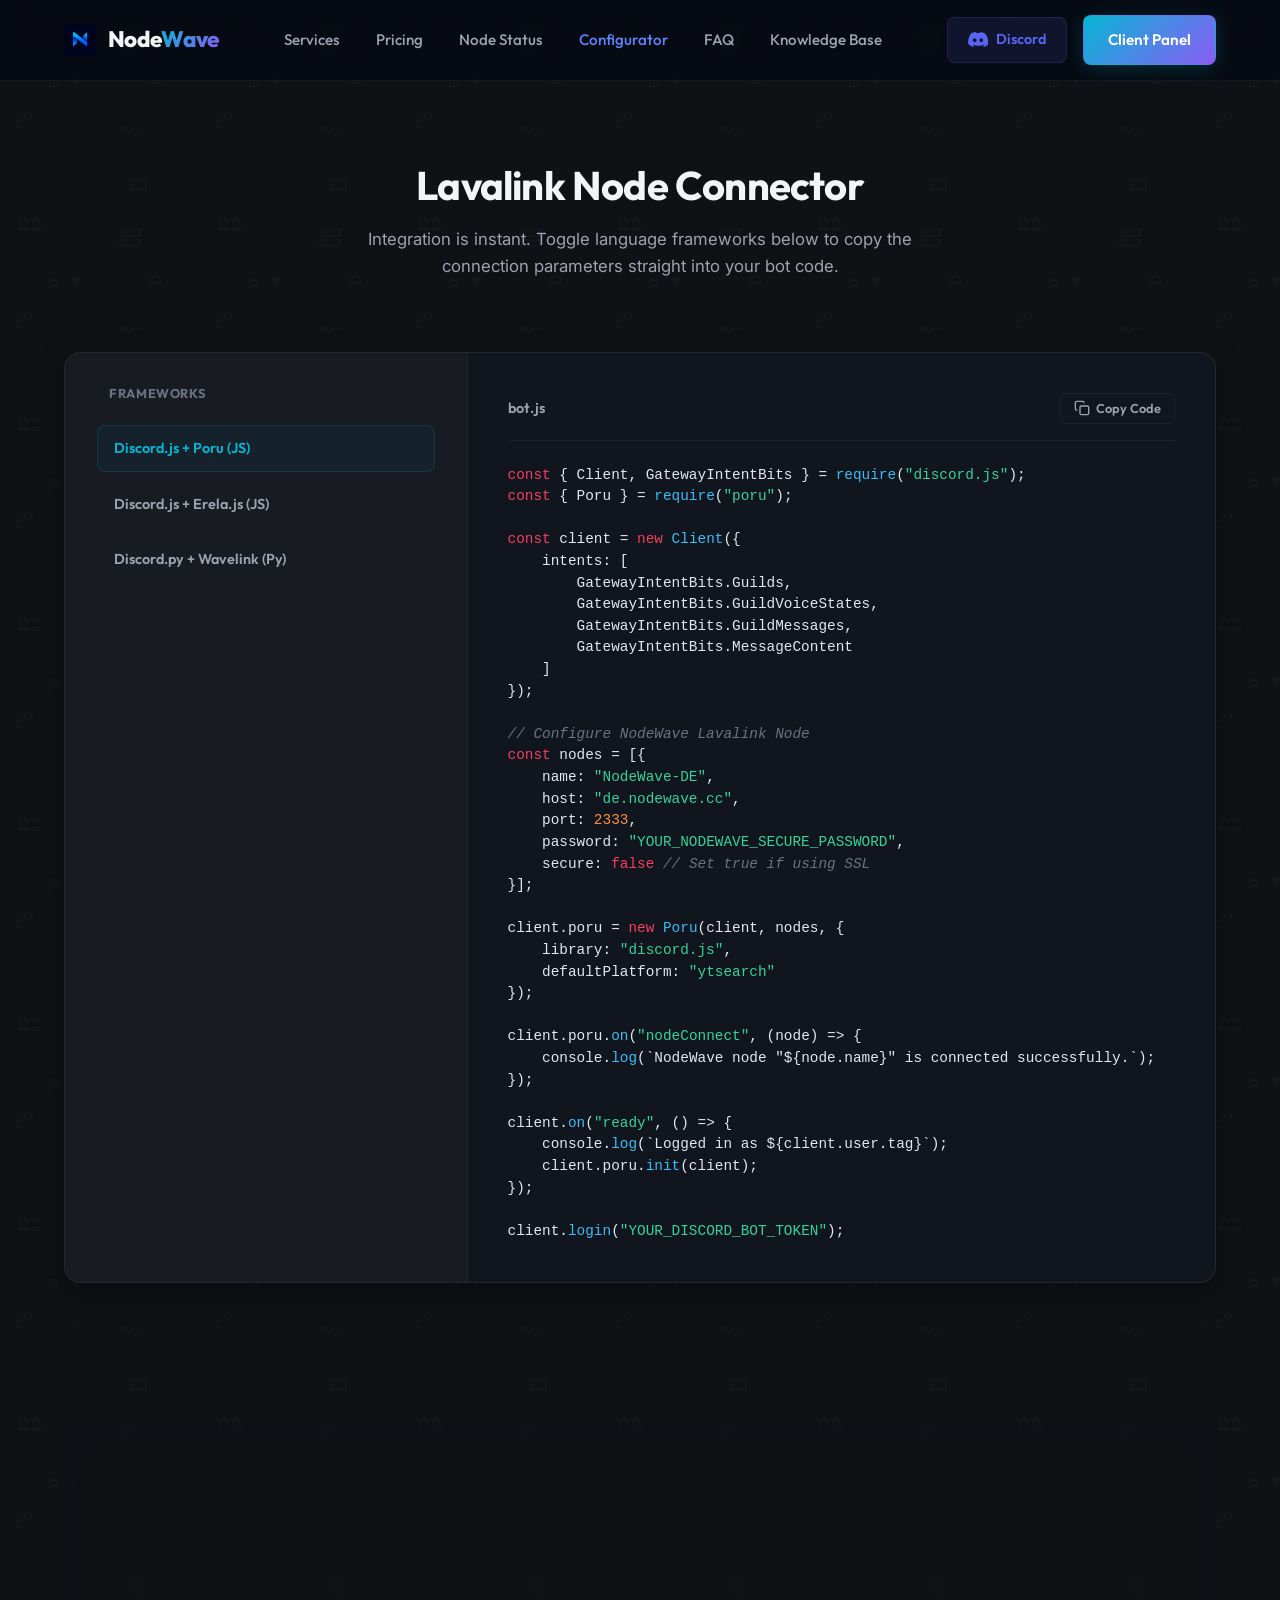
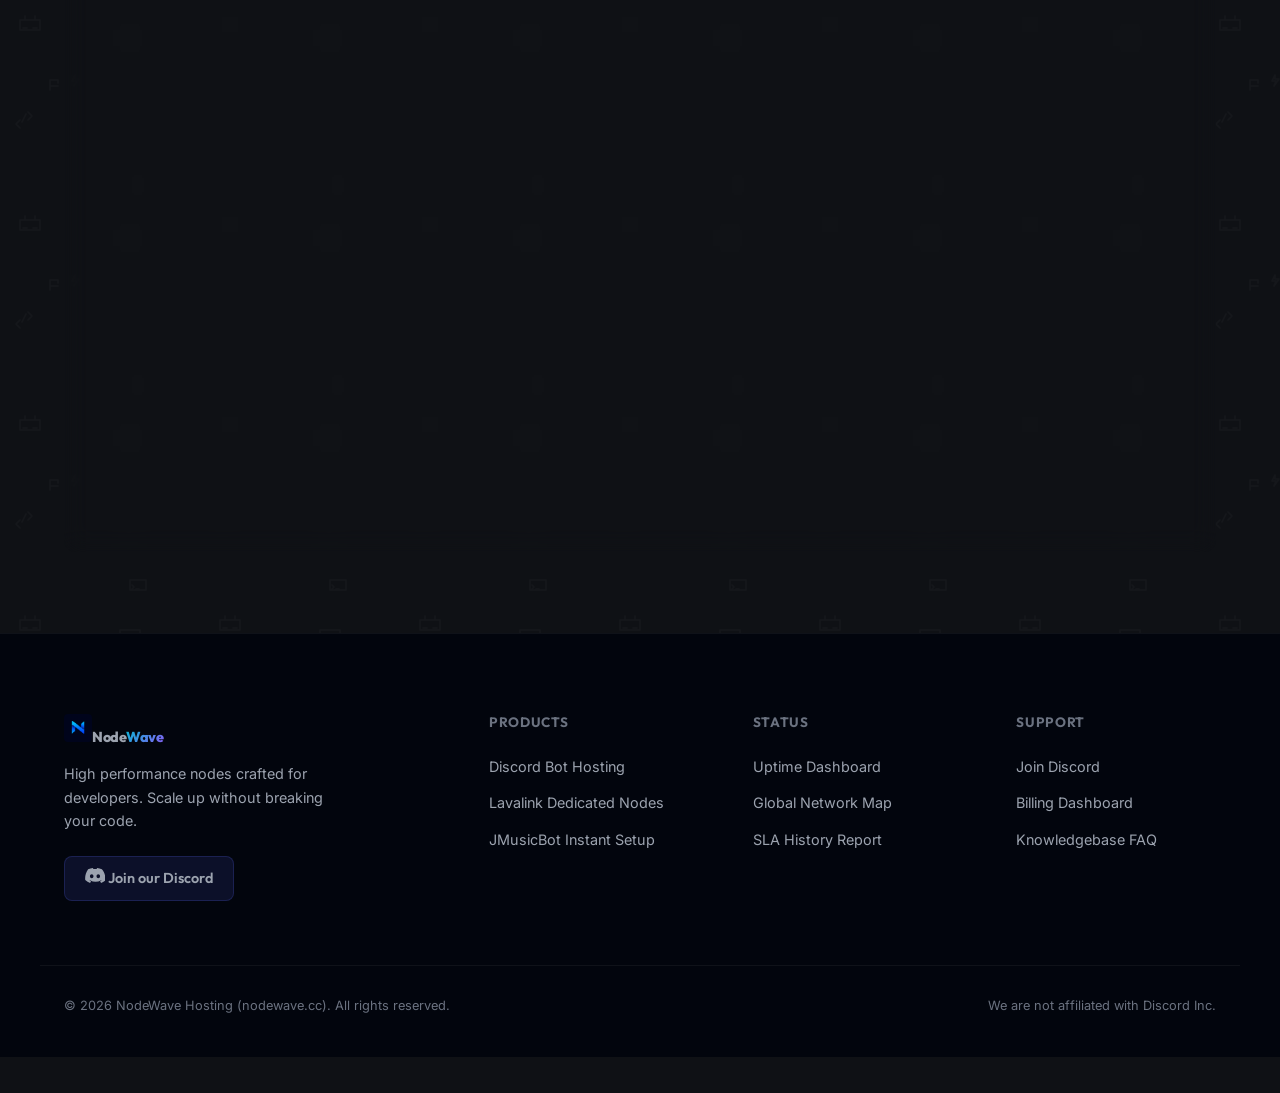
==== commit 1660ce4c: "Fix URL routing for local testing by explicitly linking to index.html" ====
--- a/configurator/index.html
+++ b/configurator/index.html
@@ -17,14 +17,14 @@
 
     <header class="header">
         <div class="container nav-container">
-            <a href="/" class="logo"><img src="../nodewavelogo.png" alt="NodeWave Logo" class="logo-img"><span>Node<span class="gradient-text">Wave</span></span></a>
+            <a href="../index.html" class="logo"><img src="../nodewavelogo.png" alt="NodeWave Logo" class="logo-img"><span>Node<span class="gradient-text">Wave</span></span></a>
             <nav class="nav-links">
-                <a href="/services/" class="nav-link">Services</a>
-                <a href="/pricing/" class="nav-link">Pricing</a>
-                <a href="/status/" class="nav-link">Node Status</a>
-                <a href="/configurator/" class="nav-link" style="color:#5c85ff">Configurator</a>
-                <a href="/faq/" class="nav-link">FAQ</a>
-                <a href="/knowledgebase/" class="nav-link">Knowledge Base</a>
+                <a href="../services/index.html" class="nav-link">Services</a>
+                <a href="../pricing/index.html" class="nav-link">Pricing</a>
+                <a href="../status/index.html" class="nav-link">Node Status</a>
+                <a href="../configurator/index.html" class="nav-link" style="color:#5c85ff">Configurator</a>
+                <a href="../faq/index.html" class="nav-link">FAQ</a>
+                <a href="../knowledgebase/index.html" class="nav-link">Knowledge Base</a>
             </nav>
             <div class="nav-actions">
                 <a href="https://discord.gg/bothost" class="btn-discord-nav" target="_blank" rel="noopener">
@@ -37,12 +37,12 @@
         </div>
     </header>
     <div class="mobile-menu" id="mobile-menu-drawer">
-        <a href="/services/" class="mobile-menu-link">Services</a>
-        <a href="/pricing/" class="mobile-menu-link">Pricing</a>
-        <a href="/status/" class="mobile-menu-link">Node Status</a>
-        <a href="/configurator/" class="mobile-menu-link">Configurator</a>
-        <a href="/faq/" class="mobile-menu-link">FAQ</a>
-        <a href="/knowledgebase/" class="mobile-menu-link">Knowledge Base</a>
+        <a href="../services/index.html" class="mobile-menu-link">Services</a>
+        <a href="../pricing/index.html" class="mobile-menu-link">Pricing</a>
+        <a href="../status/index.html" class="mobile-menu-link">Node Status</a>
+        <a href="../configurator/index.html" class="mobile-menu-link">Configurator</a>
+        <a href="../faq/index.html" class="mobile-menu-link">FAQ</a>
+        <a href="../knowledgebase/index.html" class="mobile-menu-link">Knowledge Base</a>
         <div class="mobile-menu-actions">
             <a href="https://discord.gg/bothost" class="btn-discord-nav" target="_blank" rel="noopener">Discord Support</a>
             <a href="https://discord.gg/bothost" class="btn btn-primary" style="text-align:center;display:block;margin-top:1rem;">Client Panel</a>
@@ -140,7 +140,7 @@
     <footer class="footer-section">
         <div class="container footer-grid">
             <div class="footer-col brand-col">
-                <a href="/" class="logo footer-logo"><img src="../nodewavelogo.png" alt="NodeWave Logo" class="logo-img" style="width:28px;height:28px;"><span>Node<span class="gradient-text">Wave</span></span></a>
+                <a href="../index.html" class="logo footer-logo"><img src="../nodewavelogo.png" alt="NodeWave Logo" class="logo-img" style="width:28px;height:28px;"><span>Node<span class="gradient-text">Wave</span></span></a>
                 <p class="brand-moto">High performance nodes crafted for developers. Scale up without breaking your code.</p>
                 <div class="social-row">
                     <a href="https://discord.gg/bothost" class="btn-discord-nav" target="_blank" rel="noopener">
@@ -149,9 +149,9 @@
                     </a>
                 </div>
             </div>
-            <div class="footer-col"><h4>Products</h4><a href="/pricing/">Discord Bot Hosting</a><a href="/pricing/">Lavalink Dedicated Nodes</a><a href="/pricing/">JMusicBot Instant Setup</a></div>
-            <div class="footer-col"><h4>Status</h4><a href="/status/">Uptime Dashboard</a><a href="/status/">Global Network Map</a><a href="/status/">SLA History Report</a></div>
-            <div class="footer-col"><h4>Support</h4><a href="https://discord.gg/bothost">Join Discord</a><a href="https://discord.gg/bothost">Billing Dashboard</a><a href="/knowledgebase/">Knowledgebase FAQ</a></div>
+            <div class="footer-col"><h4>Products</h4><a href="../pricing/index.html">Discord Bot Hosting</a><a href="../pricing/index.html">Lavalink Dedicated Nodes</a><a href="../pricing/index.html">JMusicBot Instant Setup</a></div>
+            <div class="footer-col"><h4>Status</h4><a href="../status/index.html">Uptime Dashboard</a><a href="../status/index.html">Global Network Map</a><a href="../status/index.html">SLA History Report</a></div>
+            <div class="footer-col"><h4>Support</h4><a href="https://discord.gg/bothost">Join Discord</a><a href="https://discord.gg/bothost">Billing Dashboard</a><a href="../knowledgebase/index.html">Knowledgebase FAQ</a></div>
         </div>
         <div class="footer-bottom container"><p>© 2026 NodeWave Hosting (nodewave.cc). All rights reserved.</p><p>We are not affiliated with Discord Inc.</p></div>
     </footer>
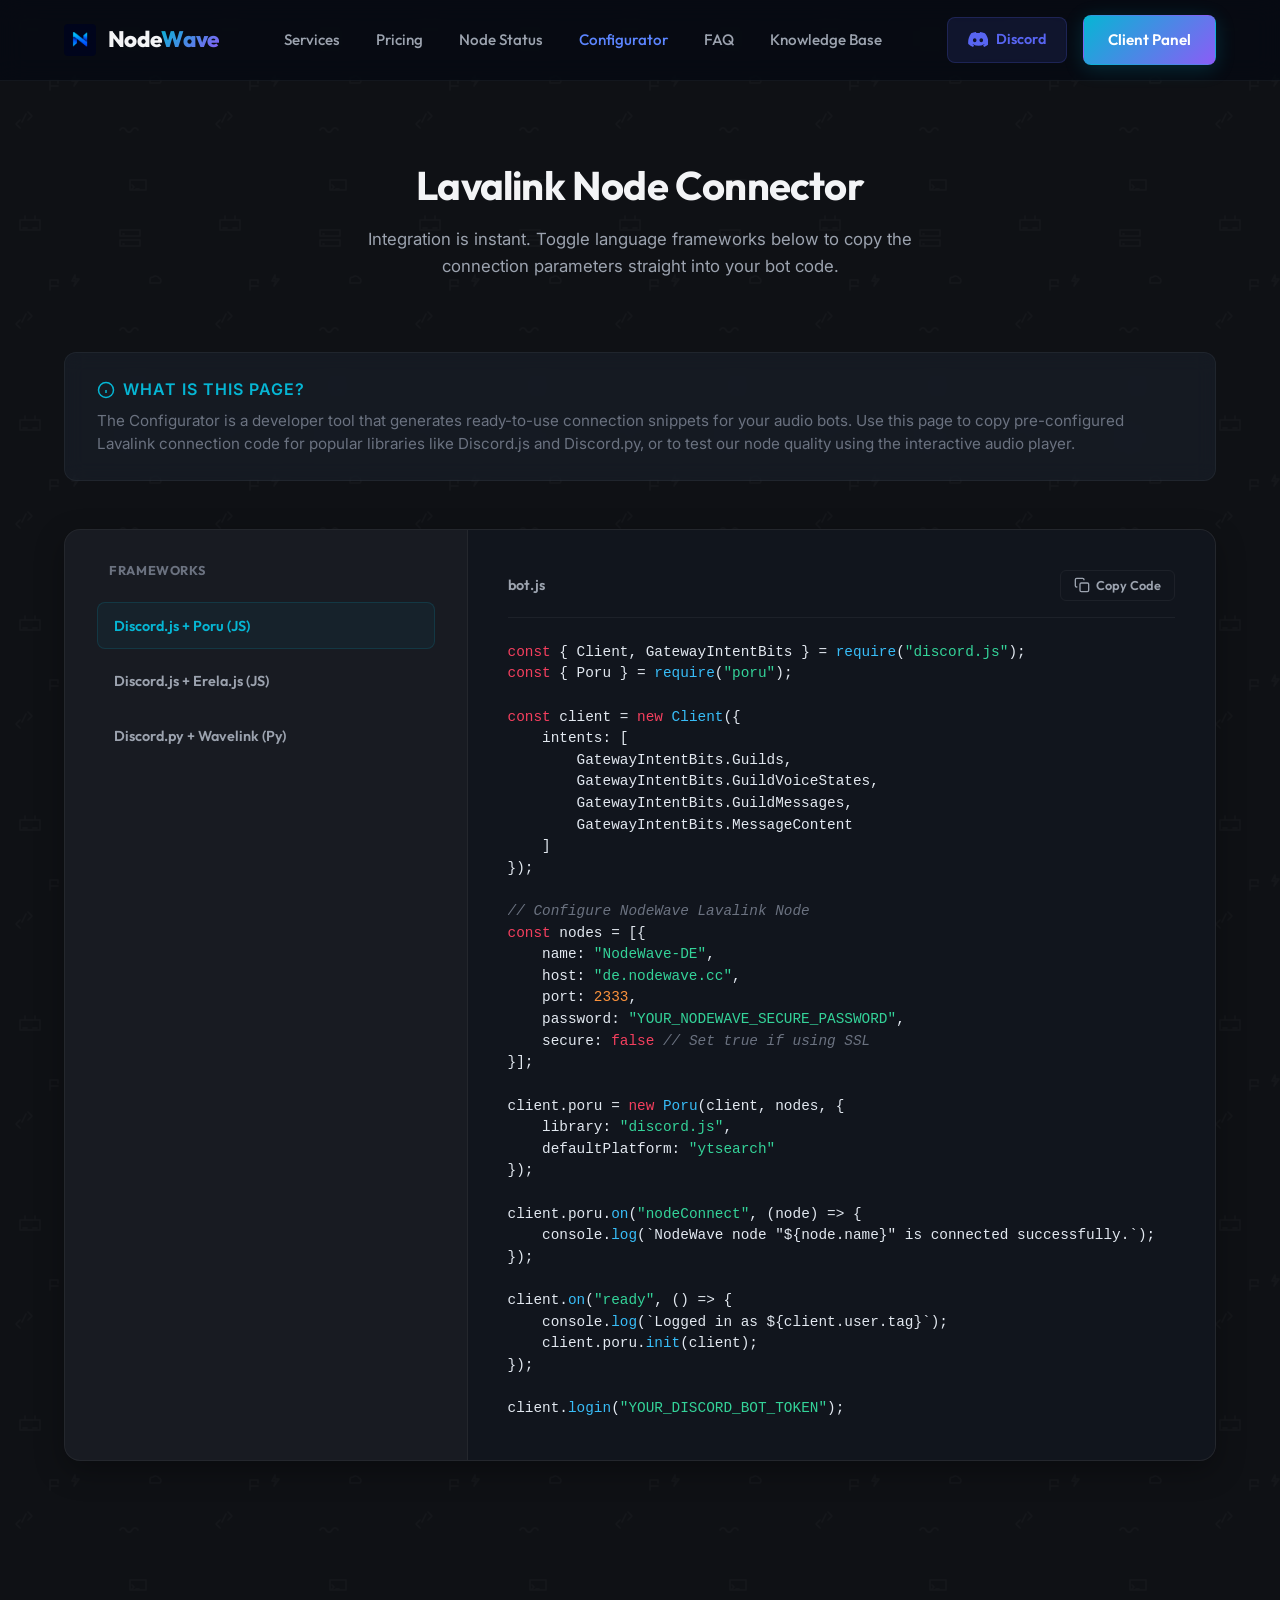
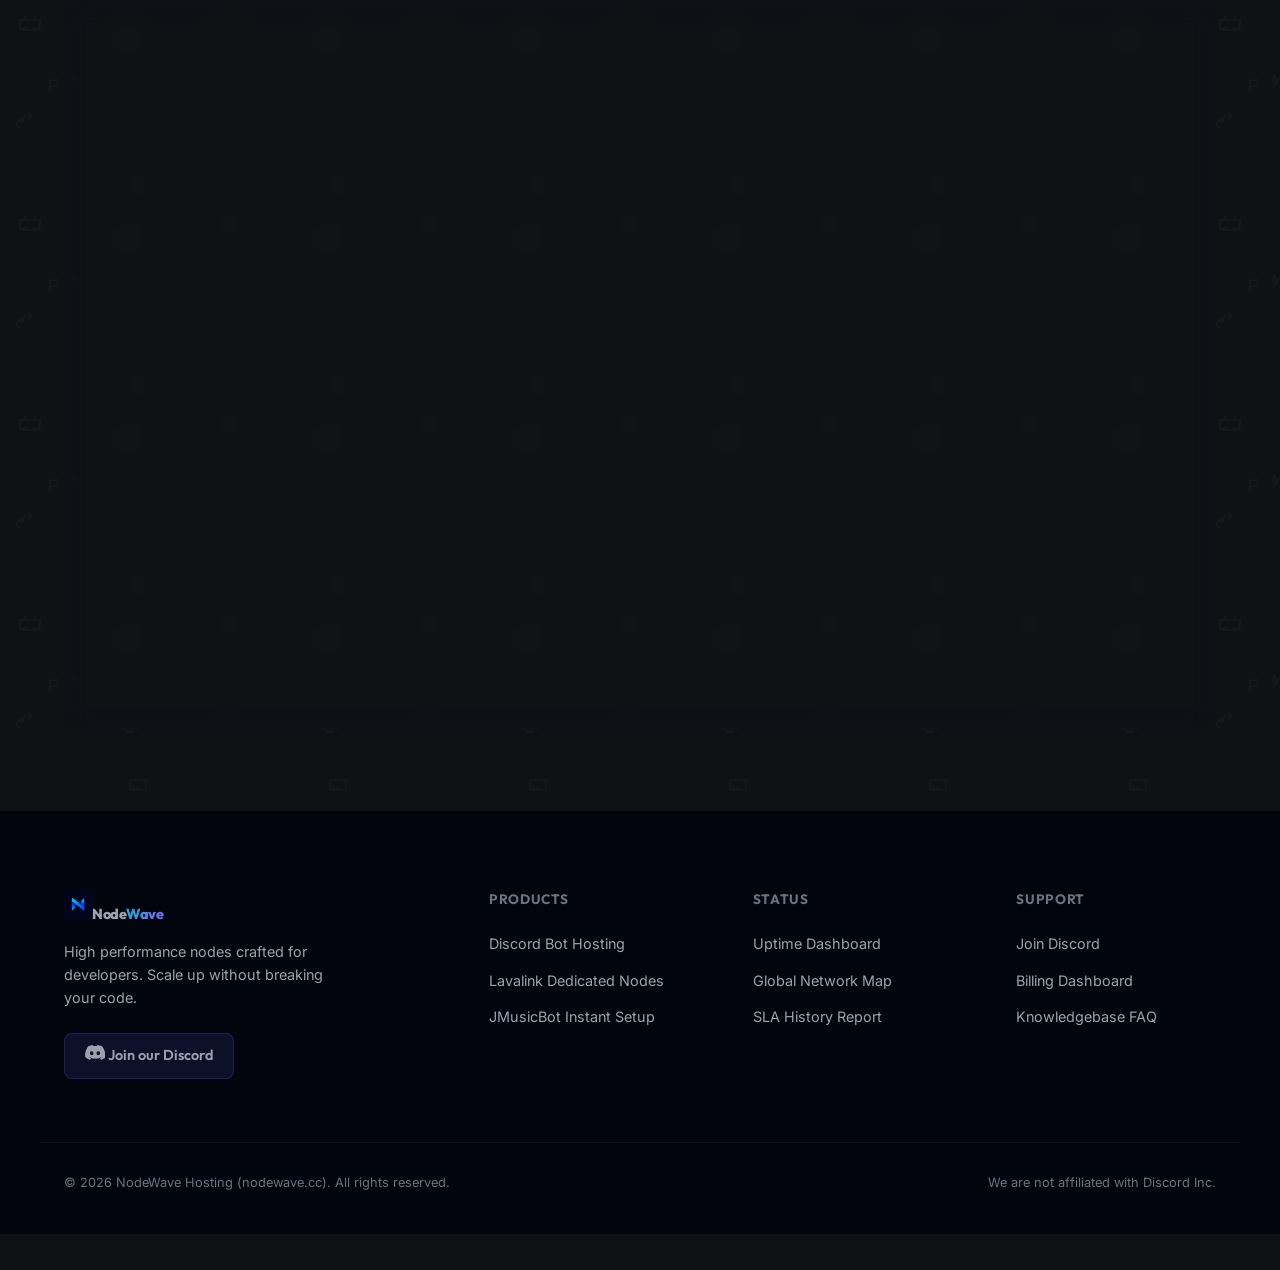
==== commit a9445b4b: "Add descriptive usage guides to all sub-pages" ====
--- a/configurator/index.html
+++ b/configurator/index.html
@@ -56,6 +56,14 @@
                 <div class="section-header">
                     <h1 class="section-title">Lavalink Node Connector</h1>
                     <p class="section-subtitle">Integration is instant. Toggle language frameworks below to copy the connection parameters straight into your bot code.</p>
+                </div>
+                
+                <div class="page-usage-guide">
+                    <div class="usage-title">
+                        <svg width="18" height="18" viewBox="0 0 24 24" fill="none" stroke="currentColor" stroke-width="2"><circle cx="12" cy="12" r="10"></circle><path d="M12 16v-4"></path><path d="M12 8h.01"></path></svg>
+                        What is this page?
+                    </div>
+                    <div class="usage-desc">The Configurator is a developer tool that generates ready-to-use connection snippets for your audio bots. Use this page to copy pre-configured Lavalink connection code for popular libraries like Discord.js and Discord.py, or to test our node quality using the interactive audio player.</div>
                 </div>
 
                 <div class="configurator-wrapper glass-panel">
--- a/style.css
+++ b/style.css
@@ -1955,3 +1955,31 @@
         width: 240px;
     }
 }
+
+/* Page Usage Guide */
+.page-usage-guide {
+    background: rgba(31, 41, 55, 0.4);
+    border: 1px solid rgba(255, 255, 255, 0.05);
+    border-radius: 12px;
+    padding: 1.5rem 2rem;
+    margin-bottom: 3rem;
+    backdrop-filter: blur(10px);
+    display: flex;
+    flex-direction: column;
+    gap: 0.5rem;
+}
+.usage-title {
+    color: var(--accent-cyan);
+    font-size: 1rem;
+    font-weight: 600;
+    text-transform: uppercase;
+    letter-spacing: 1px;
+    display: flex;
+    align-items: center;
+    gap: 0.5rem;
+}
+.usage-desc {
+    color: var(--text-muted);
+    font-size: 0.95rem;
+    line-height: 1.5;
+}
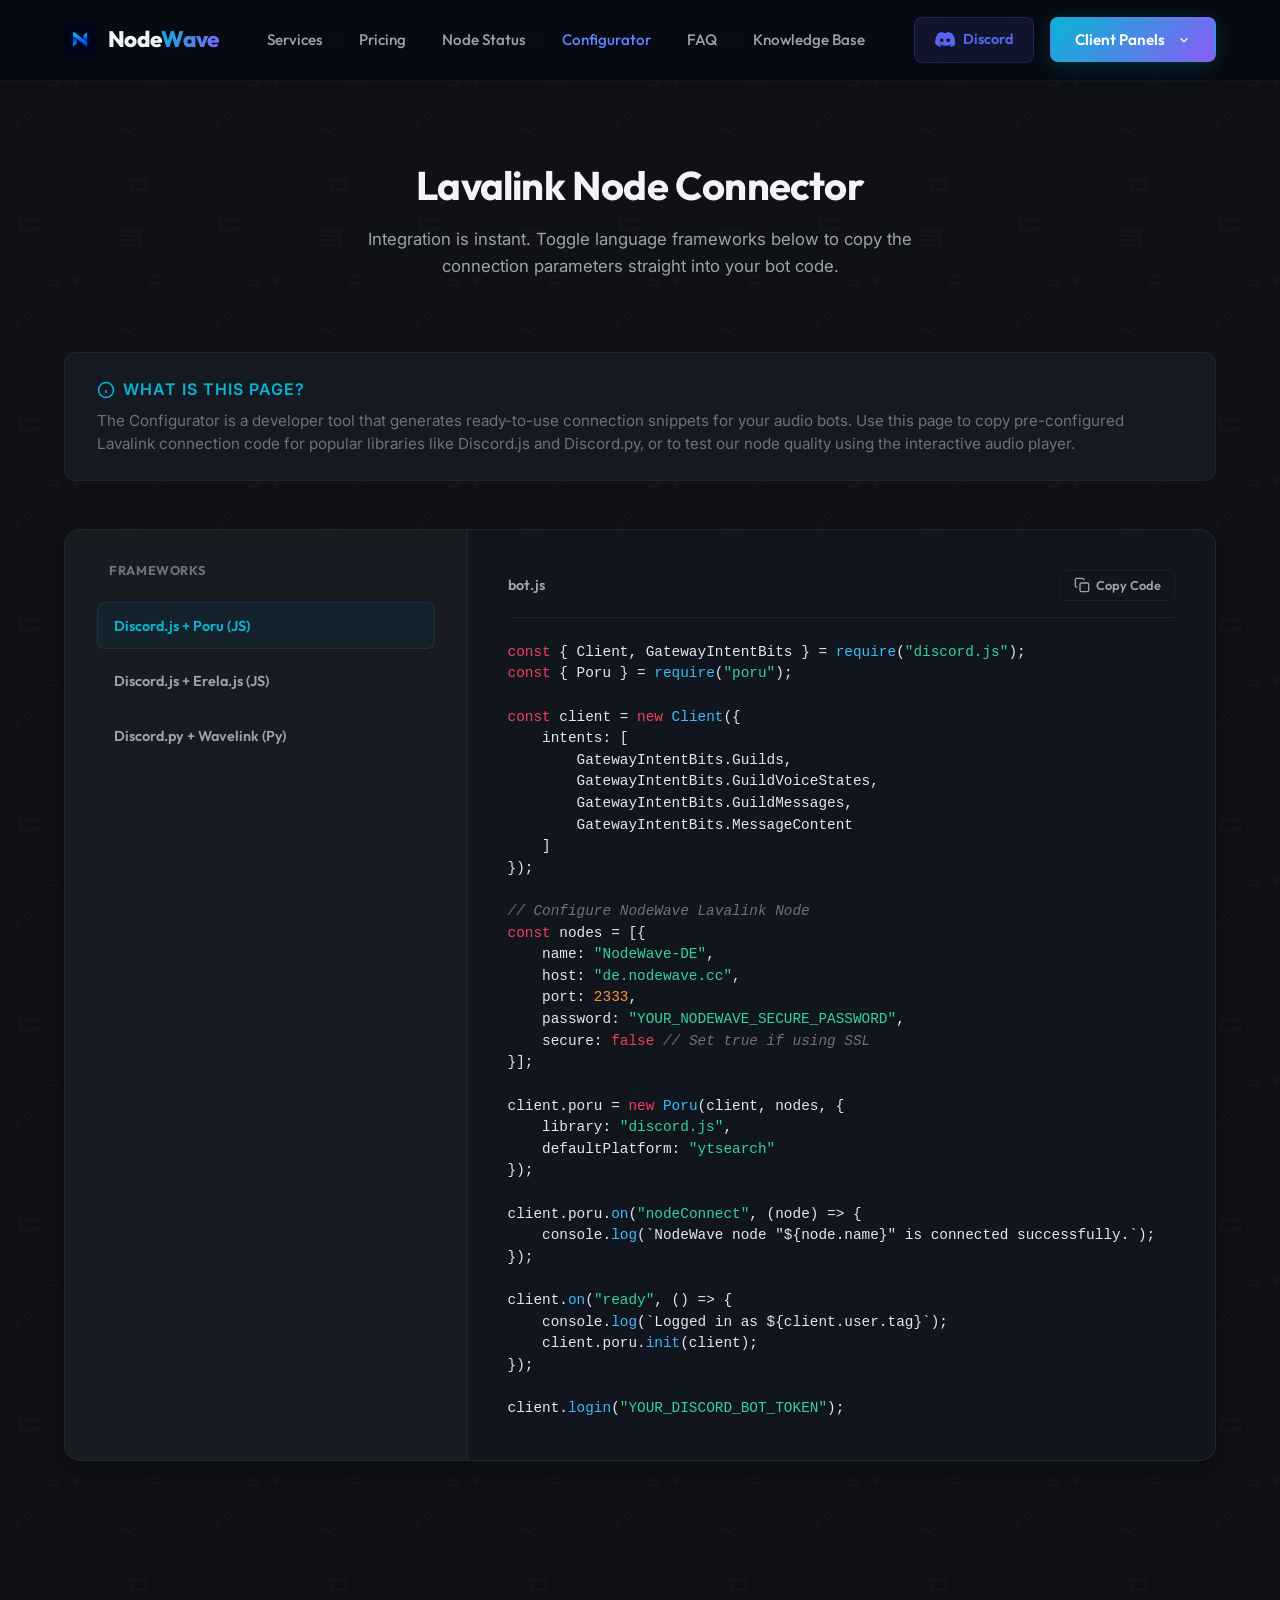
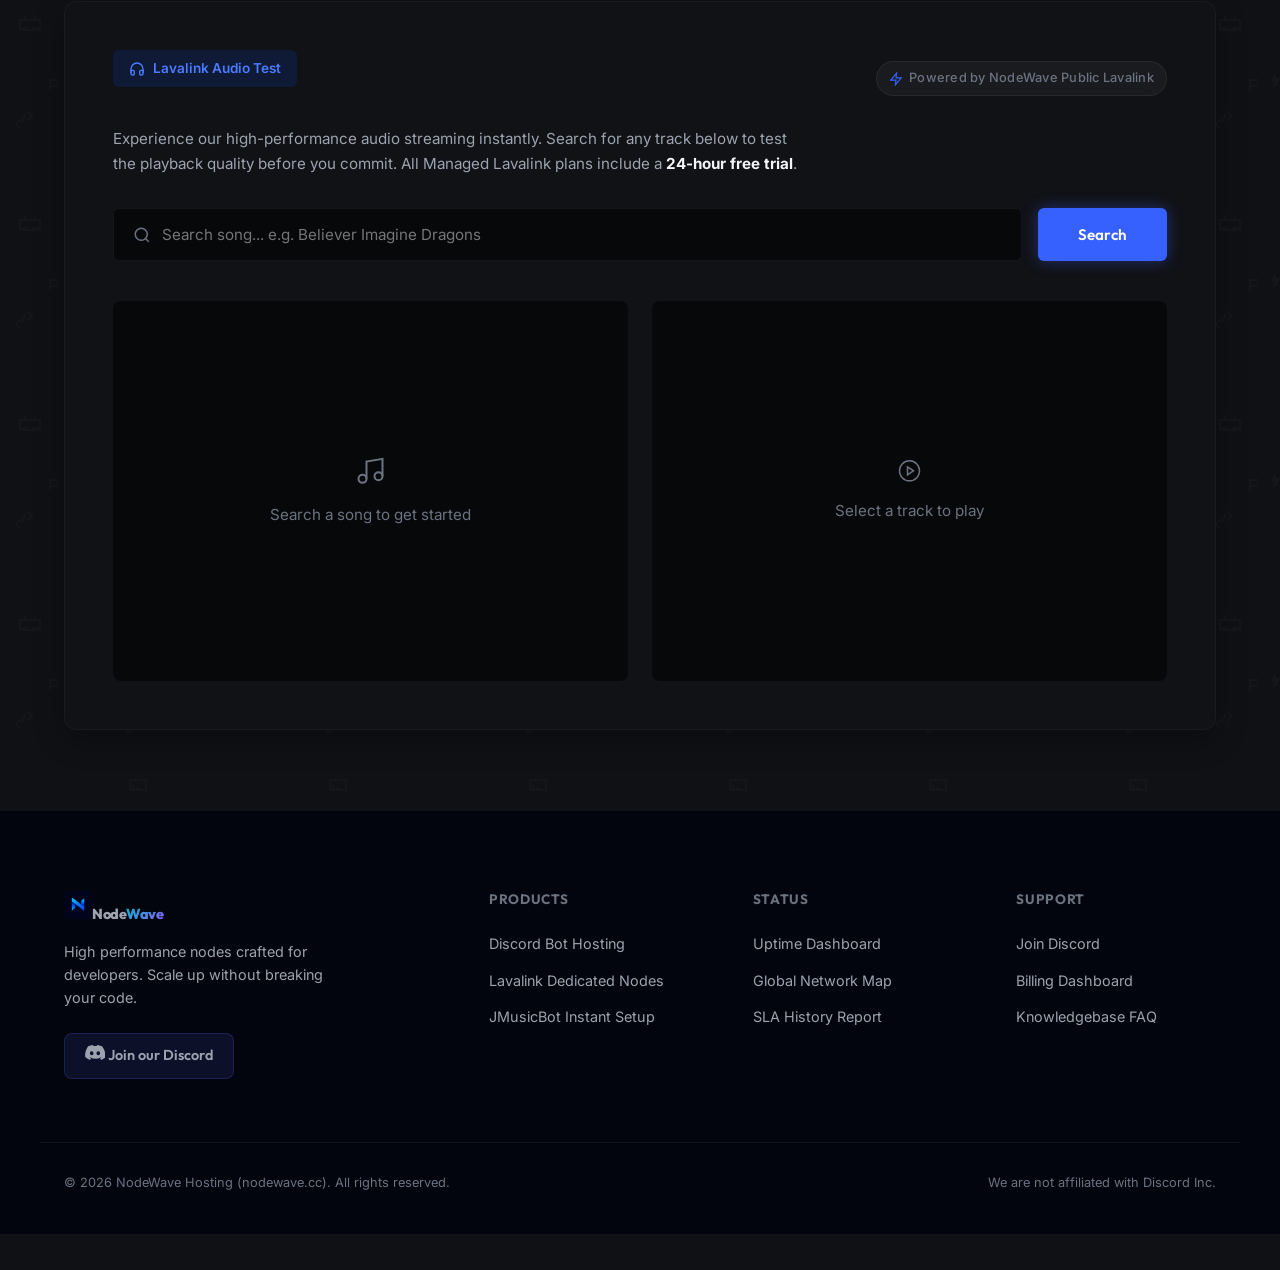
==== commit 31ea849b: "Convert Client Panel button into dropdown menu with Billing, Control, and Lavalink panels" ====
--- a/configurator/index.html
+++ b/configurator/index.html
@@ -31,7 +31,17 @@
                     <svg width="20" height="15" viewBox="0 0 127.14 96.36" fill="currentColor"><path d="M107.7,8.07A105.15,105.15,0,0,0,77.26,0a77.19,77.19,0,0,0-3.3,6.83A96.67,96.67,0,0,0,53.22,6.83,77.19,77.19,0,0,0,49.88,0,105.15,105.15,0,0,0,19.44,8.07C3.66,31.58-1.86,54.65,1,77.53A105.73,105.73,0,0,0,32,96.36a77.7,77.7,0,0,0,6.63-10.85,68.43,68.43,0,0,1-10.45-5c.88-.65,1.74-1.34,2.58-2a75.58,75.58,0,0,0,72.9,0c.84.71,1.7,1.4,2.58,2a68.32,68.32,0,0,1-10.45,5,78.37,78.37,0,0,0,6.63,10.85,105.5,105.5,0,0,0,31.1-18.77C129.76,48.45,123.75,25.66,107.7,8.07ZM42.45,65.69C36.18,65.69,31,60,31,53S36.18,40.36,42.45,40.36,53.83,46,53.83,53,48.72,65.69,42.45,65.69Zm42.24,0C78.41,65.69,73.24,60,73.24,53S78.41,40.36,84.69,40.36,96.07,46,96.07,53,91,65.69,84.69,65.69Z"/></svg>
                     <span>Discord</span>
                 </a>
-                <a href="https://discord.gg/bothost" class="btn btn-primary btn-nav-cta">Client Panel</a>
+                <div class="nav-dropdown-container">
+                    <button class="btn btn-primary btn-nav-cta dropdown-toggle">
+                        Client Panels
+                        <svg width="14" height="14" viewBox="0 0 24 24" fill="none" stroke="currentColor" stroke-width="2" style="margin-left: 4px;"><path d="M6 9l6 6 6-6"/></svg>
+                    </button>
+                    <div class="dropdown-menu">
+                        <a href="https://billing.nodewave.cc" class="dropdown-item">Billing Panel</a>
+                        <a href="https://panel.nodewave.cc" class="dropdown-item">Control Panel</a>
+                        <a href="https://lava.nodewave.cc" class="dropdown-item">Lavalink Panel</a>
+                    </div>
+                </div>
             </div>
             <button class="mobile-toggle" id="mobile-nav-toggle" aria-label="Toggle menu"><span></span><span></span><span></span></button>
         </div>
@@ -45,7 +55,12 @@
         <a href="../knowledgebase/index.html" class="mobile-menu-link">Knowledge Base</a>
         <div class="mobile-menu-actions">
             <a href="https://discord.gg/bothost" class="btn-discord-nav" target="_blank" rel="noopener">Discord Support</a>
-            <a href="https://discord.gg/bothost" class="btn btn-primary" style="text-align:center;display:block;margin-top:1rem;">Client Panel</a>
+            <div class="mobile-client-panels">
+                <span class="mobile-panel-header">Client Panels</span>
+                <a href="https://billing.nodewave.cc" class="btn btn-primary" style="text-align:center;display:block;margin-top:0.5rem;">Billing Panel</a>
+                <a href="https://panel.nodewave.cc" class="btn btn-secondary" style="text-align:center;display:block;margin-top:0.5rem;background:rgba(255,255,255,0.05);color:white;border:1px solid rgba(255,255,255,0.1);padding:0.75rem;border-radius:8px;">Control Panel</a>
+                <a href="https://lava.nodewave.cc" class="btn btn-secondary" style="text-align:center;display:block;margin-top:0.5rem;background:rgba(255,255,255,0.05);color:white;border:1px solid rgba(255,255,255,0.1);padding:0.75rem;border-radius:8px;">Lavalink Panel</a>
+            </div>
         </div>
     </div>
 
--- a/style.css
+++ b/style.css
@@ -1983,3 +1983,65 @@
     font-size: 0.95rem;
     line-height: 1.5;
 }
+
+/* Nav Dropdown */
+.nav-dropdown-container {
+    position: relative;
+    display: inline-block;
+}
+
+.dropdown-toggle {
+    display: flex;
+    align-items: center;
+}
+
+.dropdown-menu {
+    position: absolute;
+    top: 100%;
+    right: 0;
+    margin-top: 0.5rem;
+    background: rgba(17, 24, 39, 0.95);
+    backdrop-filter: blur(10px);
+    border: 1px solid rgba(255, 255, 255, 0.1);
+    border-radius: 8px;
+    width: max-content;
+    display: flex;
+    flex-direction: column;
+    padding: 0.5rem;
+    opacity: 0;
+    visibility: hidden;
+    transform: translateY(-10px);
+    transition: all 0.2s ease;
+    z-index: 100;
+}
+
+.nav-dropdown-container:hover .dropdown-menu {
+    opacity: 1;
+    visibility: visible;
+    transform: translateY(0);
+}
+
+.dropdown-item {
+    color: var(--text-muted);
+    padding: 0.75rem 1rem;
+    border-radius: 6px;
+    transition: all 0.2s ease;
+    text-decoration: none;
+    font-weight: 500;
+}
+
+.dropdown-item:hover {
+    background: rgba(255, 255, 255, 0.05);
+    color: var(--text-light);
+}
+
+.mobile-panel-header {
+    display: block;
+    color: var(--text-muted);
+    font-size: 0.85rem;
+    text-transform: uppercase;
+    letter-spacing: 1px;
+    margin-top: 1.5rem;
+    margin-bottom: 0.5rem;
+    text-align: center;
+}
